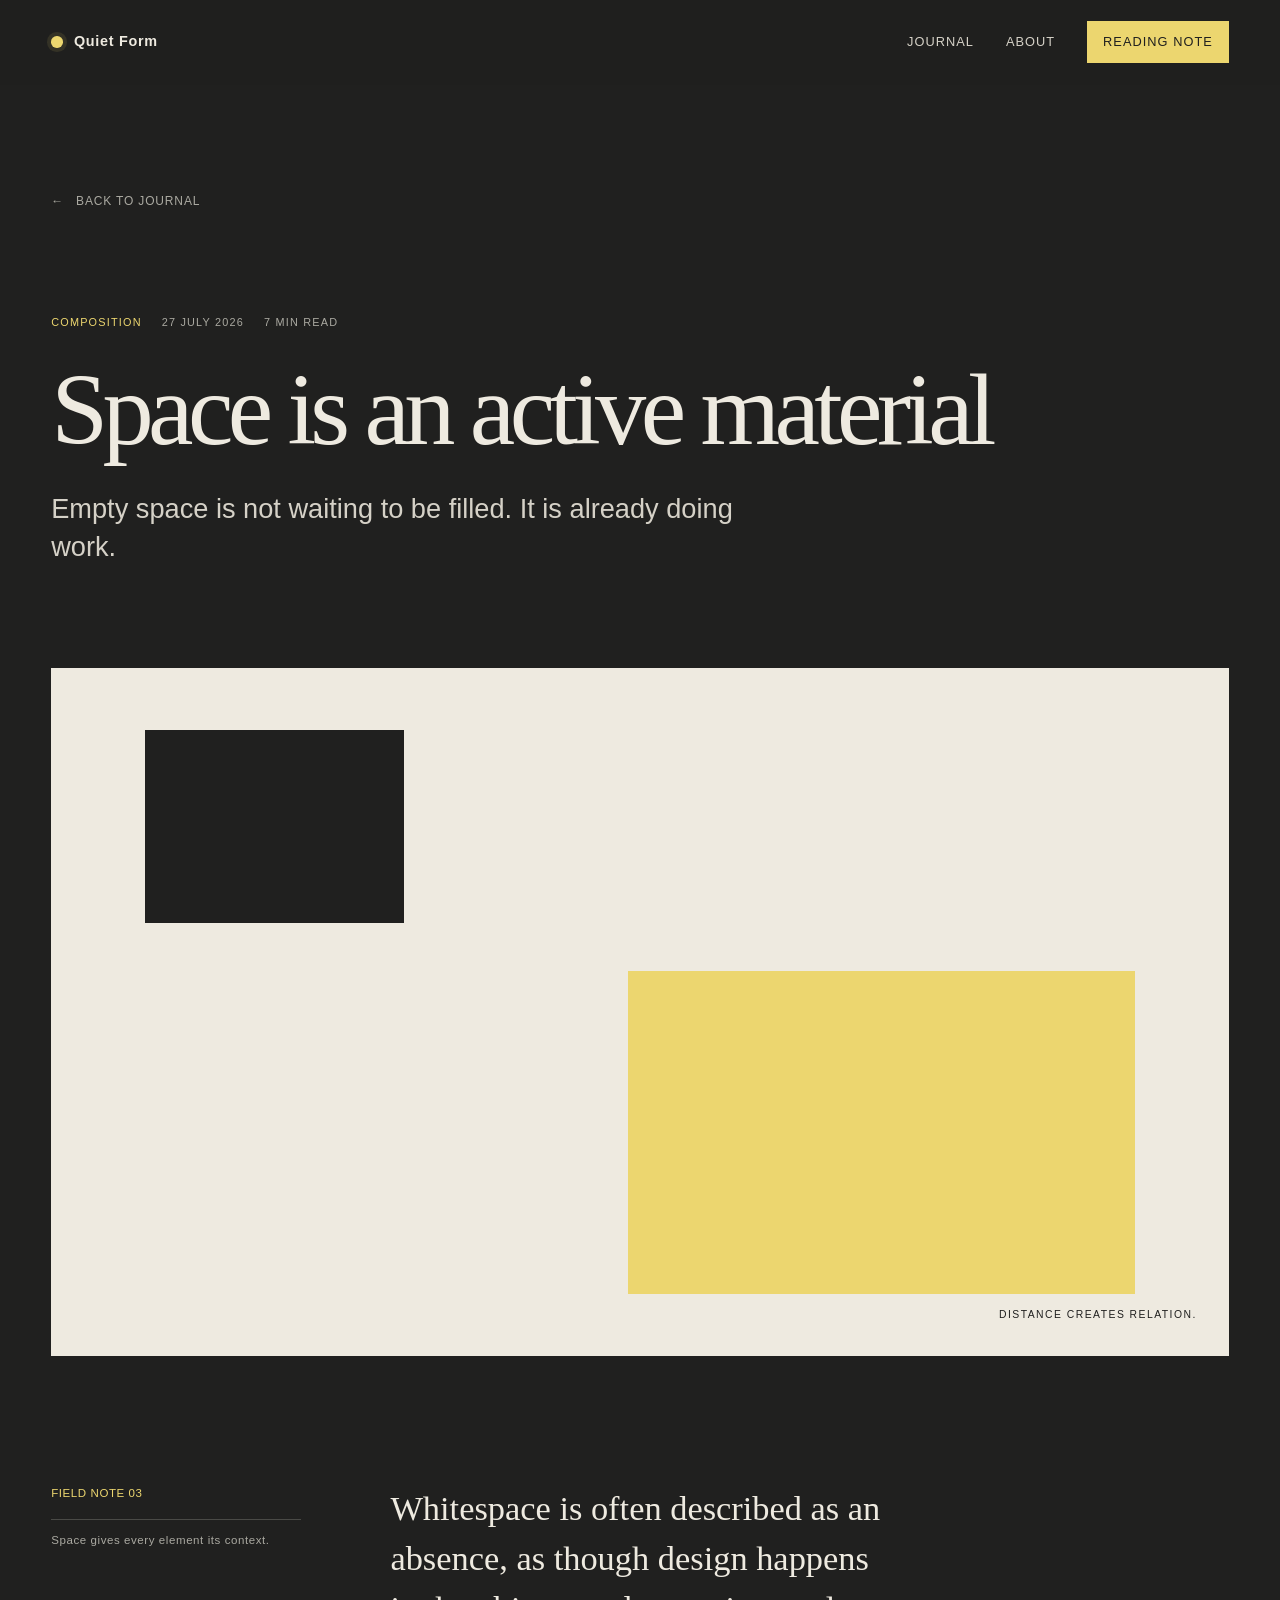
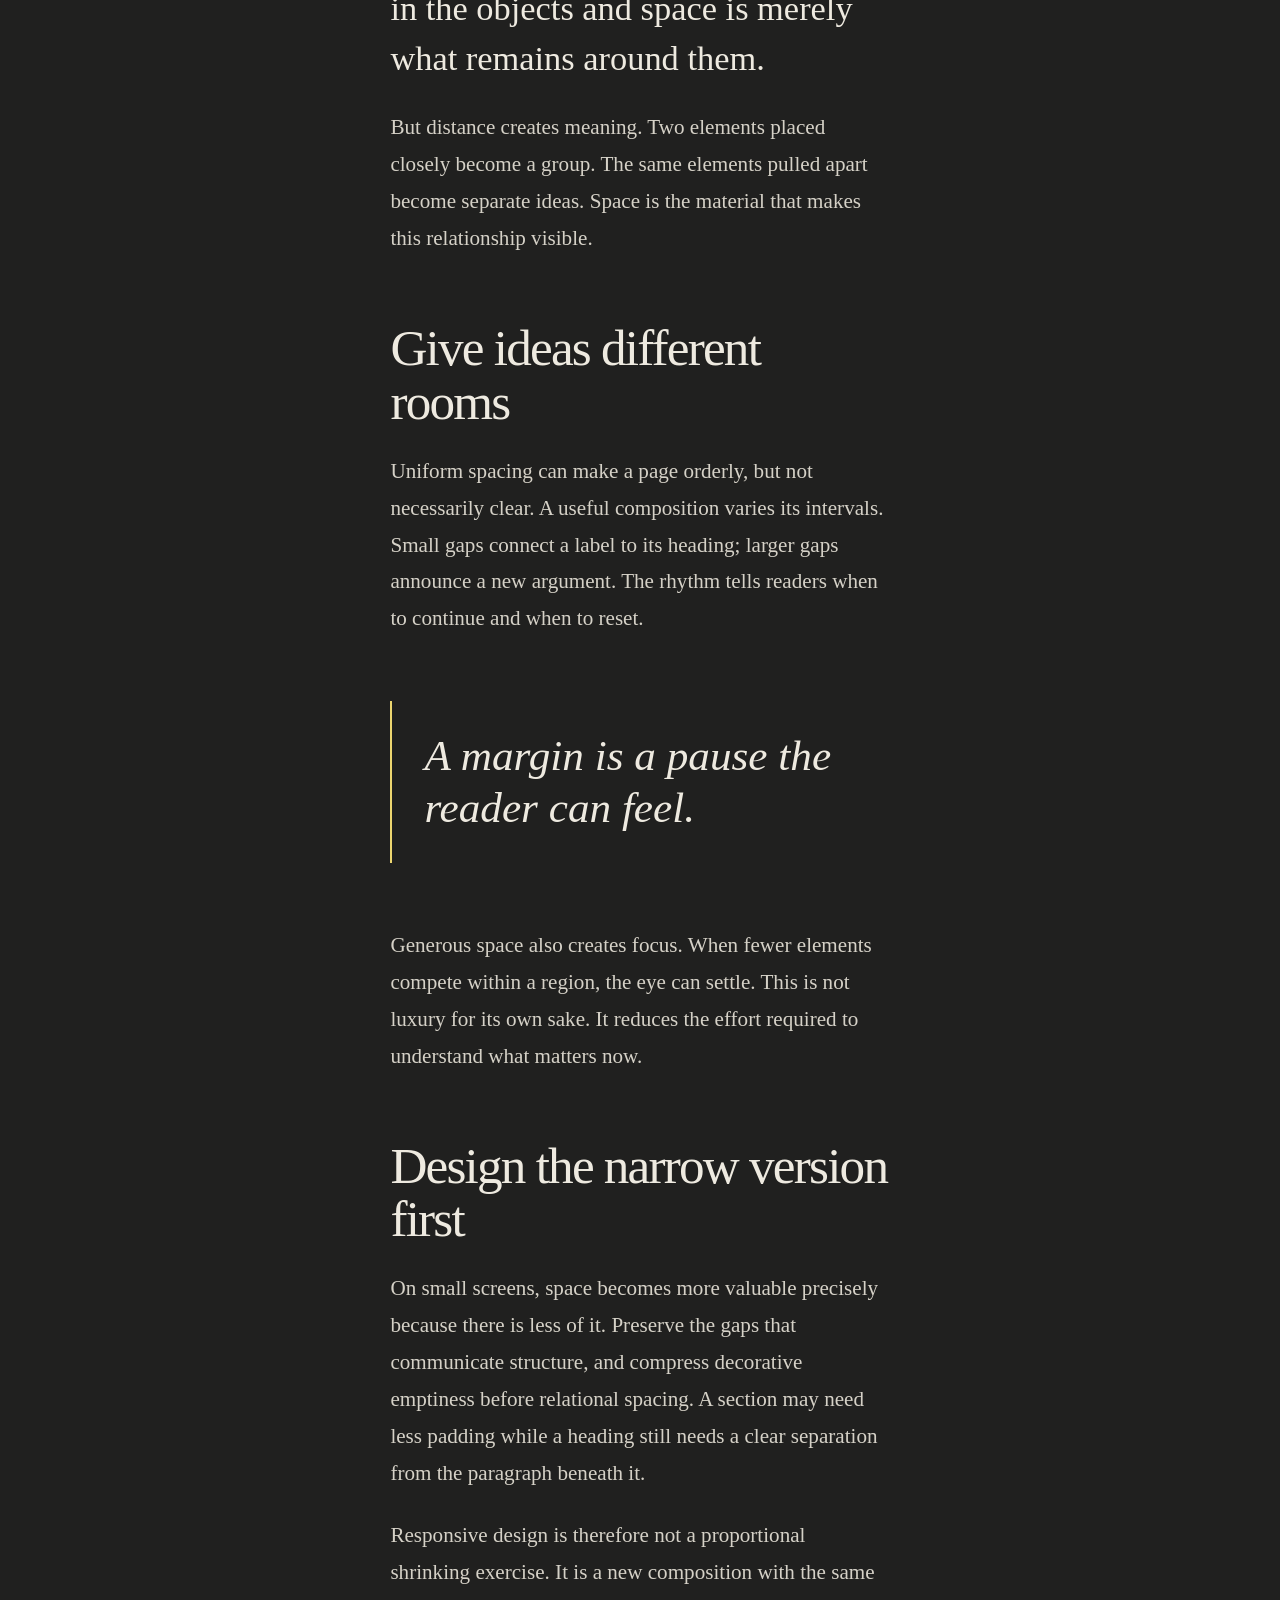
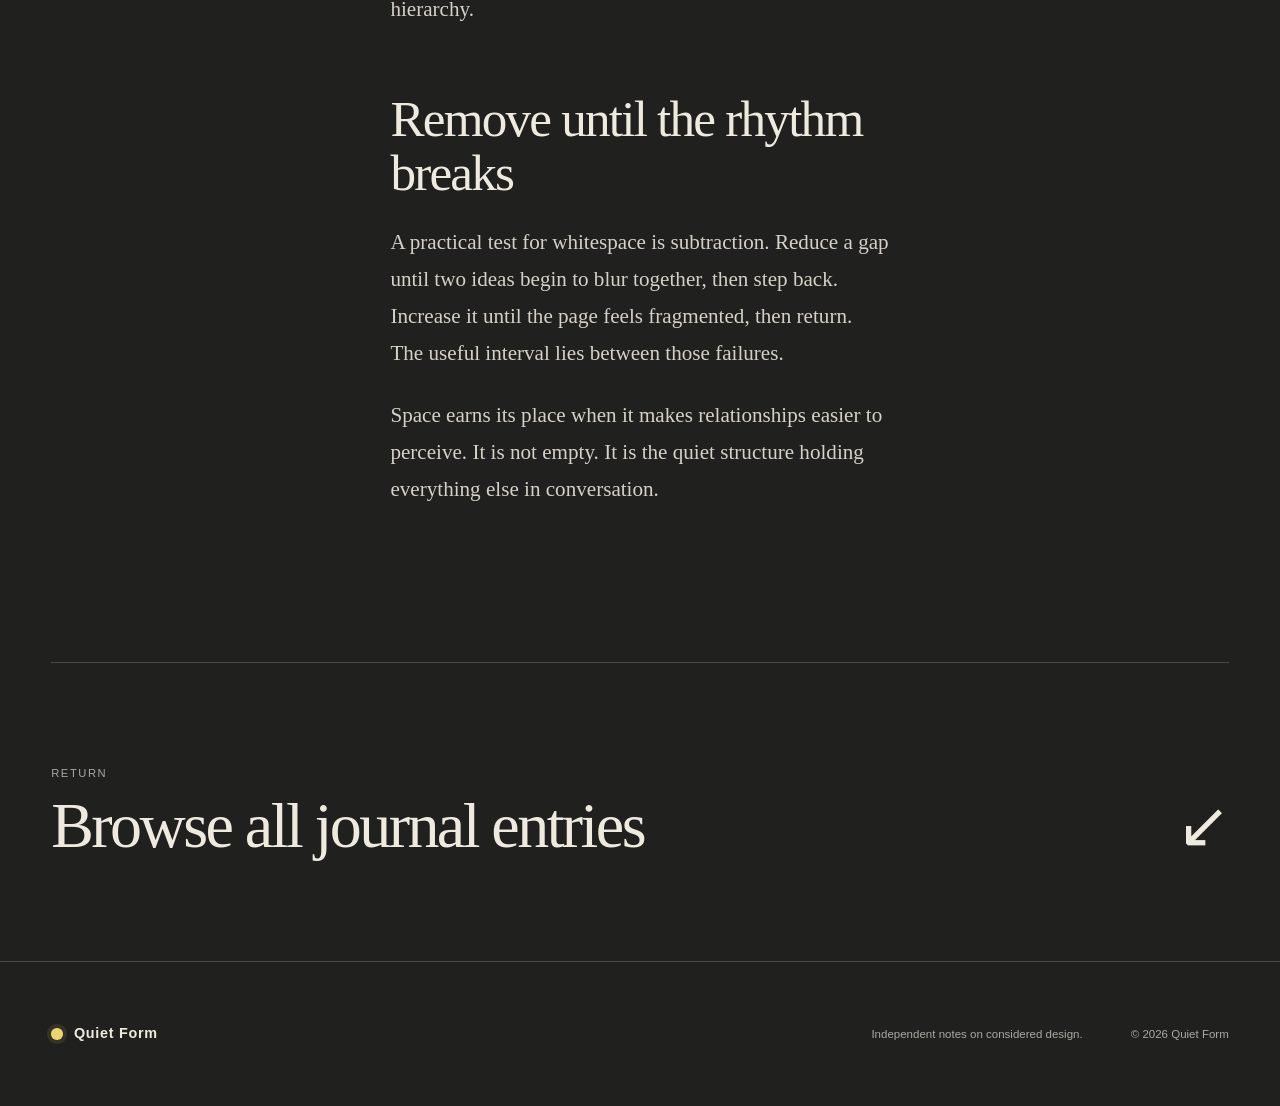
==== blog/space-is-an-active-material.html @ 3e2abd8f "Add files via upload" ====
<!doctype html>
<html lang="en">
<head>
  <meta charset="utf-8">
  <meta name="viewport" content="width=device-width, initial-scale=1">
  <meta name="description" content="A Quiet Form essay about using whitespace as an active part of composition and communication.">
  <meta name="theme-color" content="#20201f">
  <title>Space is an active material — Quiet Form</title>
  <link rel="stylesheet" href="../css/styles.css">
  <script src="../js/main.js" defer></script>
</head>
<body>
  <a class="skip-link" href="#main-content">Skip to content</a>
  <header class="site-header" data-site-header>
    <div class="shell header-inner">
      <a class="wordmark" href="../index.html" aria-label="Quiet Form, home"><span class="wordmark-mark" aria-hidden="true"></span>Quiet Form</a>
      <button class="menu-toggle" type="button" aria-expanded="false" aria-controls="site-navigation" data-menu-toggle><span class="menu-toggle-label">Menu</span><span class="menu-toggle-icon" aria-hidden="true"><span></span><span></span></span></button>
      <nav class="site-nav" id="site-navigation" aria-label="Primary navigation" data-navigation><a href="../index.html#journal">Journal</a><a href="../index.html#about">About</a><a class="nav-accent" href="../index.html#reading-note">Reading note</a></nav>
    </div>
  </header>
  <main id="main-content">
    <article>
      <header class="article-hero shell">
        <a class="back-link" href="../index.html#journal"><span aria-hidden="true">←</span> Back to journal</a>
        <p class="post-meta"><span>Composition</span><time datetime="2026-07-27">27 July 2026</time><span>7 min read</span></p>
        <h1>Space is an active material</h1>
        <p class="article-deck">Empty space is not waiting to be filled. It is already doing work.</p>
        <div class="article-visual visual-whitespace" aria-hidden="true"><span></span><span></span><small>Distance creates relation.</small></div>
      </header>
      <div class="article-layout shell">
        <aside class="article-aside"><p>Field note 03</p><p>Space gives every element its context.</p></aside>
        <div class="article-body">
          <p class="lead">Whitespace is often described as an absence, as though design happens in the objects and space is merely what remains around them.</p>
          <p>But distance creates meaning. Two elements placed closely become a group. The same elements pulled apart become separate ideas. Space is the material that makes this relationship visible.</p>
          <h2>Give ideas different rooms</h2>
          <p>Uniform spacing can make a page orderly, but not necessarily clear. A useful composition varies its intervals. Small gaps connect a label to its heading; larger gaps announce a new argument. The rhythm tells readers when to continue and when to reset.</p>
          <blockquote><p>A margin is a pause the reader can feel.</p></blockquote>
          <p>Generous space also creates focus. When fewer elements compete within a region, the eye can settle. This is not luxury for its own sake. It reduces the effort required to understand what matters now.</p>
          <h2>Design the narrow version first</h2>
          <p>On small screens, space becomes more valuable precisely because there is less of it. Preserve the gaps that communicate structure, and compress decorative emptiness before relational spacing. A section may need less padding while a heading still needs a clear separation from the paragraph beneath it.</p>
          <p>Responsive design is therefore not a proportional shrinking exercise. It is a new composition with the same hierarchy.</p>
          <h2>Remove until the rhythm breaks</h2>
          <p>A practical test for whitespace is subtraction. Reduce a gap until two ideas begin to blur together, then step back. Increase it until the page feels fragmented, then return. The useful interval lies between those failures.</p>
          <p>Space earns its place when it makes relationships easier to perceive. It is not empty. It is the quiet structure holding everything else in conversation.</p>
        </div>
      </div>
      <nav class="next-article shell" aria-label="Continue reading"><p>Return</p><a href="../index.html#journal"><span>Browse all journal entries</span><span aria-hidden="true">↙</span></a></nav>
    </article>
  </main>
  <footer class="site-footer"><div class="shell footer-inner"><a class="wordmark" href="../index.html"><span class="wordmark-mark" aria-hidden="true"></span>Quiet Form</a><p>Independent notes on considered design.</p><p>© <span data-current-year>2026</span> Quiet Form</p></div></footer>
</body>
</html>
---- css/styles.css ----
:root {
  --ink: #20201f;
  --ink-soft: #2a2a28;
  --panel: #343432;
  --line: #4a4a46;
  --muted: #aaa9a1;
  --paper: #eeeae0;
  --paper-soft: #d5d1c7;
  --accent: #ecd66f;
  --accent-dark: #c7b44e;
  --max-width: 1240px;
  --gutter: clamp(1.25rem, 4vw, 4rem);
  --space-section: clamp(5rem, 10vw, 9rem);
  --font-sans: Inter, ui-sans-serif, -apple-system, BlinkMacSystemFont, "Segoe UI", sans-serif;
  --font-serif: Iowan Old Style, Baskerville, "Times New Roman", serif;
}

*, *::before, *::after { box-sizing: border-box; }

html { scroll-behavior: smooth; }

body {
  margin: 0;
  min-width: 320px;
  color: var(--paper);
  background: var(--ink);
  font-family: var(--font-sans);
  font-size: 1rem;
  line-height: 1.6;
  -webkit-font-smoothing: antialiased;
}

body.menu-open { overflow: hidden; }

a { color: inherit; }

button, a { -webkit-tap-highlight-color: transparent; }

img { max-width: 100%; }

h1, h2, h3, p { margin-top: 0; }

::selection { color: var(--ink); background: var(--accent); }

:focus-visible {
  outline: 3px solid var(--accent);
  outline-offset: 4px;
}

.skip-link {
  position: fixed;
  z-index: 1000;
  top: 0;
  left: 1rem;
  padding: .75rem 1rem;
  color: var(--ink);
  background: var(--accent);
  font-weight: 700;
  transform: translateY(-130%);
  transition: transform .2s ease;
}

.skip-link:focus { transform: translateY(0); }

.shell {
  width: min(100% - (var(--gutter) * 2), var(--max-width));
  margin-inline: auto;
}

.site-header {
  position: sticky;
  z-index: 100;
  top: 0;
  border-bottom: 1px solid transparent;
  background: rgba(32, 32, 31, .92);
  transition: border-color .25s ease, background-color .25s ease;
}

.site-header.is-scrolled {
  border-color: var(--line);
  background: rgba(32, 32, 31, .97);
}

.header-inner {
  display: flex;
  align-items: center;
  justify-content: space-between;
  min-height: 5.25rem;
}

.wordmark {
  display: inline-flex;
  gap: .7rem;
  align-items: center;
  color: var(--paper);
  font-size: .9rem;
  font-weight: 700;
  letter-spacing: .05em;
  text-decoration: none;
}

.wordmark-mark {
  width: .72rem;
  height: .72rem;
  border-radius: 50%;
  background: var(--accent);
  box-shadow: 0 0 0 4px rgba(236, 214, 111, .1);
}

.site-nav { display: flex; align-items: center; gap: 2rem; }

.site-nav a {
  color: var(--paper-soft);
  font-size: .8rem;
  letter-spacing: .08em;
  text-decoration: none;
  text-transform: uppercase;
}

.site-nav a:hover { color: var(--paper); }

.site-nav .nav-accent {
  padding: .65rem 1rem;
  color: var(--ink);
  background: var(--accent);
}

.site-nav .nav-accent:hover { color: var(--ink); background: #f2de7f; }

.menu-toggle {
  display: none;
  border: 0;
  color: var(--paper);
  background: transparent;
  font: inherit;
}

.hero {
  position: relative;
  min-height: calc(100vh - 5.25rem);
  min-height: calc(100svh - 5.25rem);
  padding-top: clamp(4rem, 10vh, 8rem);
  padding-bottom: clamp(3rem, 8vh, 6rem);
  overflow: hidden;
}

.eyebrow, .section-label, .section-count {
  color: var(--muted);
  font-size: .7rem;
  font-weight: 700;
  letter-spacing: .16em;
  text-transform: uppercase;
}

.eyebrow { display: flex; gap: 1rem; align-items: center; }

.eyebrow span { color: var(--accent); }

.hero h1 {
  position: relative;
  z-index: 2;
  max-width: 1050px;
  margin: clamp(3rem, 7vh, 6rem) 0 3rem;
  font-family: var(--font-serif);
  font-size: clamp(3.5rem, 8.8vw, 8.4rem);
  font-weight: 400;
  letter-spacing: -.055em;
  line-height: .9;
}

.hero h1 em { color: var(--accent); font-weight: 400; }

.hero-footer {
  position: relative;
  z-index: 2;
  display: flex;
  align-items: end;
  justify-content: space-between;
  gap: 3rem;
  margin-top: clamp(3rem, 7vh, 6rem);
  padding-left: min(26vw, 20rem);
}

.hero-intro { max-width: 30rem; margin-bottom: 0; color: var(--paper-soft); font-size: clamp(1.05rem, 2vw, 1.25rem); }

.text-link {
  display: inline-flex;
  flex: none;
  gap: 2rem;
  padding-bottom: .4rem;
  border-bottom: 1px solid var(--accent);
  color: var(--paper);
  font-size: .85rem;
  text-decoration: none;
}

.text-link span { color: var(--accent); }

.hero-composition { position: absolute; inset: 4rem 0 auto 0; height: 70%; pointer-events: none; opacity: .55; }
.composition-circle { position: absolute; top: 3%; right: 6%; width: clamp(12rem, 25vw, 22rem); aspect-ratio: 1; border: 1px solid var(--line); border-radius: 50%; }
.composition-circle::after { position: absolute; inset: 19%; border: 1px solid var(--line); border-radius: inherit; content: ""; }
.composition-line { position: absolute; top: 0; right: 22%; width: 1px; height: 85%; background: var(--line); transform: rotate(27deg); }
.composition-label, .composition-index { position: absolute; color: #6b6b66; font-size: .63rem; letter-spacing: .14em; text-transform: uppercase; }
.composition-label { top: 13%; right: 15%; transform: rotate(90deg); }
.composition-index { right: 1rem; bottom: 0; }

.section { padding-block: var(--space-section); border-top: 1px solid var(--line); }

.section-heading {
  display: flex;
  justify-content: space-between;
  gap: 2rem;
  align-items: start;
  margin-bottom: clamp(2.5rem, 6vw, 5rem);
}

.section-heading h2 {
  margin: 1.1rem 0 0;
  font-family: var(--font-serif);
  font-size: clamp(2.4rem, 5vw, 4.8rem);
  font-weight: 400;
  letter-spacing: -.04em;
  line-height: 1;
}

.featured-card { display: grid; grid-template-columns: minmax(0, 1.25fr) minmax(22rem, .75fr); min-height: 35rem; }

.featured-visual { position: relative; min-height: 34rem; overflow: hidden; color: var(--ink); background: var(--accent); }
.type-sample { position: absolute; font-family: var(--font-serif); }
.type-sample-large { top: 50%; left: 50%; font-size: clamp(10rem, 23vw, 20rem); letter-spacing: -.1em; line-height: 1; transform: translate(-54%, -55%); }
.type-sample-small { right: 2rem; bottom: 2rem; font-size: 1.1rem; line-height: 1.1; text-align: right; }
.visual-caption { position: absolute; top: 2rem; left: 2rem; font-size: .65rem; letter-spacing: .16em; text-transform: uppercase; }

.featured-copy {
  display: flex;
  flex-direction: column;
  align-items: start;
  padding: clamp(2rem, 5vw, 4.5rem);
  background: var(--panel);
}

.post-meta { display: flex; flex-wrap: wrap; gap: .65rem 1.25rem; color: var(--muted); font-size: .68rem; letter-spacing: .11em; text-transform: uppercase; }
.post-meta span:first-child { color: var(--accent); }
.featured-copy h2 { margin: auto 0 1.5rem; font-family: var(--font-serif); font-size: clamp(2.3rem, 4vw, 4rem); font-weight: 400; letter-spacing: -.04em; line-height: 1.03; }
.featured-copy h2 a, .post-card h3 a { text-decoration: none; }
.featured-copy h2 a:hover, .post-card h3 a:hover { color: var(--accent); }
.featured-copy > p:not(.post-meta) { max-width: 30rem; margin-bottom: 2.5rem; color: var(--paper-soft); }

.button {
  display: inline-flex;
  gap: 1.5rem;
  align-items: center;
  padding: .9rem 1.15rem;
  border: 1px solid var(--line);
  color: var(--paper);
  font-size: .75rem;
  letter-spacing: .06em;
  text-decoration: none;
  text-transform: uppercase;
  transition: color .2s ease, background .2s ease, border-color .2s ease;
}

.button:hover { border-color: var(--accent); color: var(--ink); background: var(--accent); }

.post-grid { display: grid; grid-template-columns: repeat(3, 1fr); gap: 1px; background: var(--line); }
.post-card { min-width: 0; background: var(--ink); }
.post-card-visual { position: relative; display: block; height: clamp(17rem, 28vw, 24rem); overflow: hidden; background: var(--ink-soft); }
.post-card-visual::after { position: absolute; inset: 0; border: 1px solid transparent; content: ""; transition: border-color .2s ease; }
.post-card-visual:hover::after { border-color: var(--accent); }
.visual-type { display: grid; place-items: center; color: var(--accent); font-family: var(--font-serif); font-size: clamp(7rem, 15vw, 13rem); letter-spacing: -.1em; text-decoration: none; }
.visual-type::before { position: absolute; width: 55%; height: 1px; background: var(--line); content: ""; transform: rotate(-45deg); }
.visual-type span { z-index: 1; }
.visual-color { background: var(--paper-soft); }
.swatch { position: absolute; display: block; aspect-ratio: 1; border-radius: 50%; mix-blend-mode: multiply; }
.swatch-one { top: 12%; left: 9%; width: 61%; background: var(--accent); }
.swatch-two { right: 4%; bottom: 3%; width: 57%; background: #95958e; }
.swatch-three { top: 17%; right: 12%; width: 25%; background: #50504d; }
.visual-space { background: var(--paper); }
.space-block { position: absolute; display: block; background: var(--ink); }
.space-block-one { top: 12%; left: 10%; width: 27%; height: 28%; }
.space-block-two { right: 9%; bottom: 10%; width: 44%; height: 45%; background: var(--accent); }
.post-card-body { padding: 2rem 1.5rem 1rem 0; }
.post-card h3 { max-width: 20rem; margin: 1.5rem 0 1rem; font-family: var(--font-serif); font-size: clamp(1.65rem, 2.5vw, 2.25rem); font-weight: 400; letter-spacing: -.025em; line-height: 1.1; }
.post-card-body > p:last-child { max-width: 24rem; color: var(--muted); font-size: .9rem; }

.reading-note {
  display: grid;
  grid-template-columns: 1.2fr .8fr;
  gap: clamp(3rem, 10vw, 9rem);
  color: var(--ink);
  background: var(--accent);
  border-top: 0;
  box-shadow: 0 0 0 100vmax var(--accent);
  clip-path: inset(0 -100vmax);
}

.reading-note .section-label { color: #71651f; }
.reading-note h2 { margin: 1.5rem 0 0; font-family: var(--font-serif); font-size: clamp(2.7rem, 6vw, 5.5rem); font-weight: 400; letter-spacing: -.05em; line-height: .98; }
.reading-note-copy { align-self: end; }
.reading-note-copy > p { max-width: 28rem; font-size: 1.1rem; }
.button-light { margin-top: 1rem; border-color: var(--ink); color: var(--ink); }
.button-light:hover { color: var(--accent); background: var(--ink); }
.reading-note small { display: block; margin-top: 1rem; color: #71651f; font-size: .7rem; }

.about-grid { display: grid; grid-template-columns: 1.2fr .8fr; gap: clamp(3rem, 10vw, 9rem); }
.about-grid h2 { max-width: 47rem; font-family: var(--font-serif); font-size: clamp(2.6rem, 5vw, 4.7rem); font-weight: 400; letter-spacing: -.04em; line-height: 1.03; }
.about-copy { align-self: end; color: var(--paper-soft); }
.about-copy p:last-child { margin-bottom: 0; }

.site-footer { border-top: 1px solid var(--line); }
.footer-inner { display: grid; grid-template-columns: 1fr auto auto; gap: 3rem; align-items: center; min-height: 9rem; color: var(--muted); font-size: .72rem; }
.footer-inner p { margin: 0; }

/* Article pages */
.article-hero { padding-top: clamp(3rem, 8vw, 7rem); }
.back-link { display: inline-flex; gap: .75rem; margin-bottom: clamp(4rem, 8vw, 7rem); color: var(--muted); font-size: .75rem; letter-spacing: .07em; text-decoration: none; text-transform: uppercase; }
.back-link:hover { color: var(--accent); }
.article-hero h1 { max-width: 970px; margin: 2rem 0; font-family: var(--font-serif); font-size: clamp(3.5rem, 8vw, 7.5rem); font-weight: 400; letter-spacing: -.055em; line-height: .92; }
.article-deck { max-width: 44rem; margin: 0 0 clamp(4rem, 8vw, 7rem); color: var(--paper-soft); font-size: clamp(1.25rem, 2.5vw, 1.7rem); line-height: 1.4; }
.article-visual { position: relative; width: 100%; height: clamp(24rem, 60vw, 43rem); overflow: hidden; }
.article-visual small { position: absolute; right: 2rem; bottom: 2rem; font-size: .65rem; letter-spacing: .14em; text-transform: uppercase; }
.visual-typography { display: grid; place-items: center; color: var(--ink); background: var(--accent); }
.visual-typography > span { font-family: var(--font-serif); font-size: clamp(13rem, 39vw, 32rem); letter-spacing: -.12em; line-height: .8; transform: translateX(-3%); }
.visual-palette { background: var(--paper-soft); }
.visual-palette > span { position: absolute; aspect-ratio: 1; border-radius: 50%; mix-blend-mode: multiply; }
.visual-palette > span:nth-child(1) { top: 8%; left: 9%; width: 46%; background: var(--accent); }
.visual-palette > span:nth-child(2) { right: 7%; bottom: 5%; width: 48%; background: #92928b; }
.visual-palette > span:nth-child(3) { top: 13%; right: 14%; width: 25%; background: #494946; }
.visual-palette small { color: var(--ink); }
.visual-whitespace { background: var(--paper); }
.visual-whitespace span { position: absolute; display: block; }
.visual-whitespace span:first-child { top: 9%; left: 8%; width: 22%; height: 28%; background: var(--ink); }
.visual-whitespace span:nth-child(2) { right: 8%; bottom: 9%; width: 43%; height: 47%; background: var(--accent); }
.visual-whitespace small { color: var(--ink); }

.article-layout { display: grid; grid-template-columns: 1fr minmax(0, 2fr) 1fr; gap: clamp(2rem, 7vw, 7rem); padding-block: clamp(5rem, 10vw, 9rem); }
.article-aside { grid-column: 1; color: var(--muted); font-size: .72rem; letter-spacing: .05em; }
.article-aside p:first-child { padding-bottom: 1rem; border-bottom: 1px solid var(--line); color: var(--accent); text-transform: uppercase; }
.article-body { grid-column: 2; max-width: 44rem; }
.article-body p { margin-bottom: 1.6rem; color: var(--paper-soft); font-family: var(--font-serif); font-size: clamp(1.15rem, 1.8vw, 1.32rem); line-height: 1.75; }
.article-body .lead { color: var(--paper); font-size: clamp(1.55rem, 3vw, 2.15rem); line-height: 1.45; }
.article-body h2 { margin: 4rem 0 1.5rem; font-family: var(--font-serif); font-size: clamp(2rem, 4vw, 3.25rem); font-weight: 400; letter-spacing: -.035em; line-height: 1.05; }
.article-body blockquote { margin: 4rem 0; padding: 1.8rem 0 1.8rem 2rem; border-left: 2px solid var(--accent); }
.article-body blockquote p { margin: 0; color: var(--paper); font-size: clamp(1.8rem, 3.5vw, 2.7rem); font-style: italic; line-height: 1.2; }
.next-article { padding-block: clamp(4rem, 8vw, 7rem); border-top: 1px solid var(--line); }
.next-article > p { color: var(--muted); font-size: .7rem; letter-spacing: .14em; text-transform: uppercase; }
.next-article a { display: flex; justify-content: space-between; gap: 2rem; align-items: end; font-family: var(--font-serif); font-size: clamp(2.2rem, 5vw, 4.8rem); letter-spacing: -.04em; line-height: 1; text-decoration: none; }
.next-article a:hover { color: var(--accent); }

@media (max-width: 850px) {
  .menu-toggle { display: flex; gap: .75rem; align-items: center; padding: .5rem 0; color: var(--paper-soft); font-size: .7rem; letter-spacing: .1em; text-transform: uppercase; }
  .menu-toggle-icon { position: relative; display: block; width: 1.25rem; height: .75rem; }
  .menu-toggle-icon span { position: absolute; left: 0; width: 100%; height: 1px; background: currentColor; transition: transform .2s ease, top .2s ease; }
  .menu-toggle-icon span:first-child { top: .15rem; }
  .menu-toggle-icon span:last-child { top: .6rem; }
  .menu-toggle[aria-expanded="true"] .menu-toggle-icon span:first-child { top: .38rem; transform: rotate(45deg); }
  .menu-toggle[aria-expanded="true"] .menu-toggle-icon span:last-child { top: .38rem; transform: rotate(-45deg); }
  .site-nav { position: fixed; inset: 5.25rem 0 0; display: none; flex-direction: column; align-items: start; gap: 0; padding: 2rem var(--gutter); background: var(--ink); }
  .site-nav.is-open { display: flex; }
  .site-nav a { width: 100%; padding: 1.5rem 0; border-bottom: 1px solid var(--line); font-family: var(--font-serif); font-size: 2.2rem; letter-spacing: -.02em; text-transform: none; }
  .site-nav .nav-accent { margin-top: 1.5rem; padding: 1rem; border: 0; font-family: var(--font-sans); font-size: .75rem; letter-spacing: .08em; text-align: center; text-transform: uppercase; }
  .hero-footer { padding-left: 0; }
  .featured-card { grid-template-columns: 1fr; }
  .featured-copy { min-height: 30rem; }
  .post-grid { grid-template-columns: 1fr; background: transparent; }
  .post-card { padding-bottom: 3rem; border-bottom: 1px solid var(--line); }
  .post-card + .post-card { padding-top: 3rem; }
  .post-card-visual { height: min(80vw, 32rem); }
  .post-card-body { padding-right: 0; }
  .reading-note, .about-grid { grid-template-columns: 1fr; }
  .footer-inner { grid-template-columns: 1fr 1fr; padding-block: 2.5rem; }
  .footer-inner > p:first-of-type { display: none; }
  .footer-inner > p:last-child { text-align: right; }
  .article-layout { grid-template-columns: 1fr; }
  .article-aside, .article-body { grid-column: 1; }
  .article-aside { display: grid; grid-template-columns: 1fr 1fr; gap: 2rem; padding-bottom: 2rem; border-bottom: 1px solid var(--line); }
  .article-aside p:first-child { border: 0; }
}

@media (max-width: 560px) {
  .hero h1 br { display: none; }
  .hero-footer { flex-direction: column; align-items: start; }
  .composition-circle { top: 18%; right: -25%; }
  .section-heading { align-items: end; }
  .featured-visual { min-height: 25rem; }
  .featured-copy { min-height: 26rem; }
  .article-visual { height: 23rem; }
  .article-visual small { right: 1rem; bottom: 1rem; }
  .article-body blockquote { padding-left: 1.25rem; }
  .next-article a { align-items: start; }
}

@media (prefers-reduced-motion: reduce) {
  html { scroll-behavior: auto; }
  *, *::before, *::after { scroll-behavior: auto !important; transition-duration: .01ms !important; animation-duration: .01ms !important; animation-iteration-count: 1 !important; }
}

@media print {
  body { color: #111; background: #fff; }
  .site-header, .site-footer, .next-article, .article-visual { display: none; }
  .article-body p, .article-body .lead { color: #111; }
  .article-layout { display: block; padding-top: 2rem; }
}
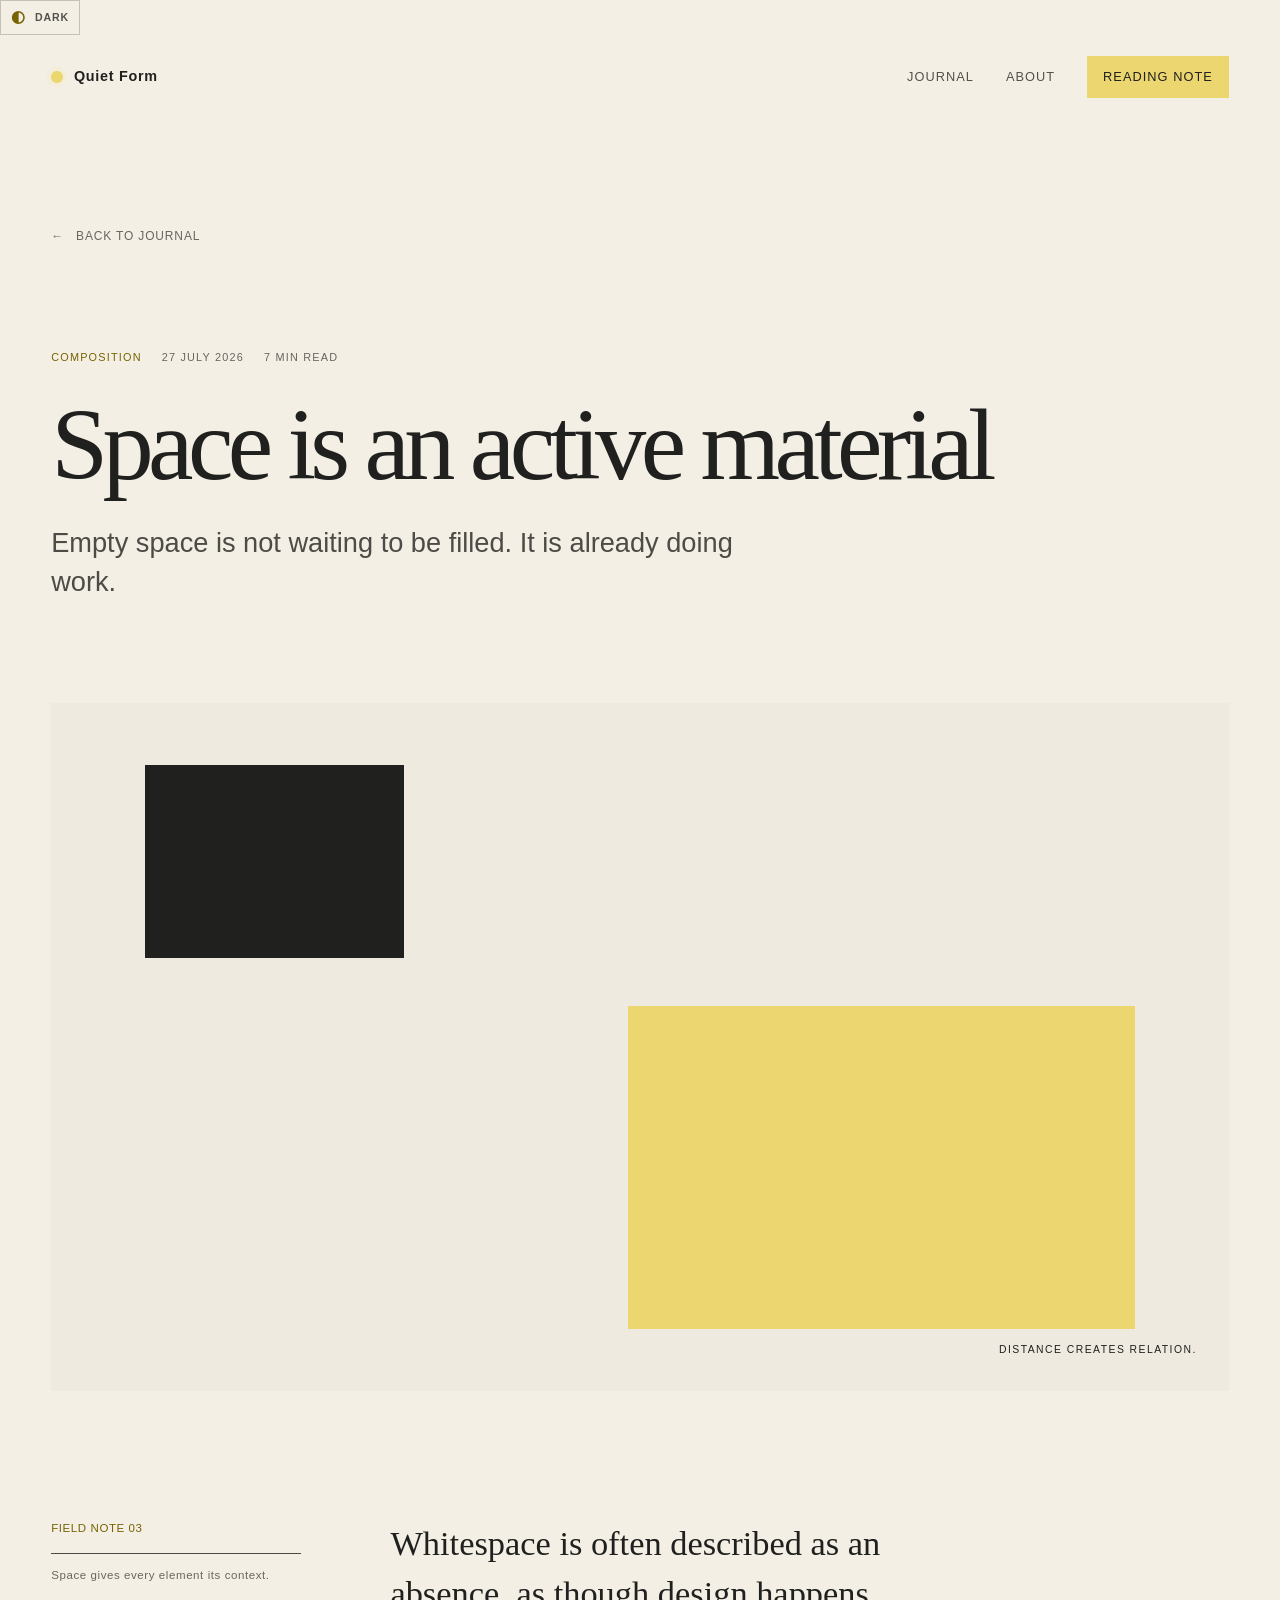
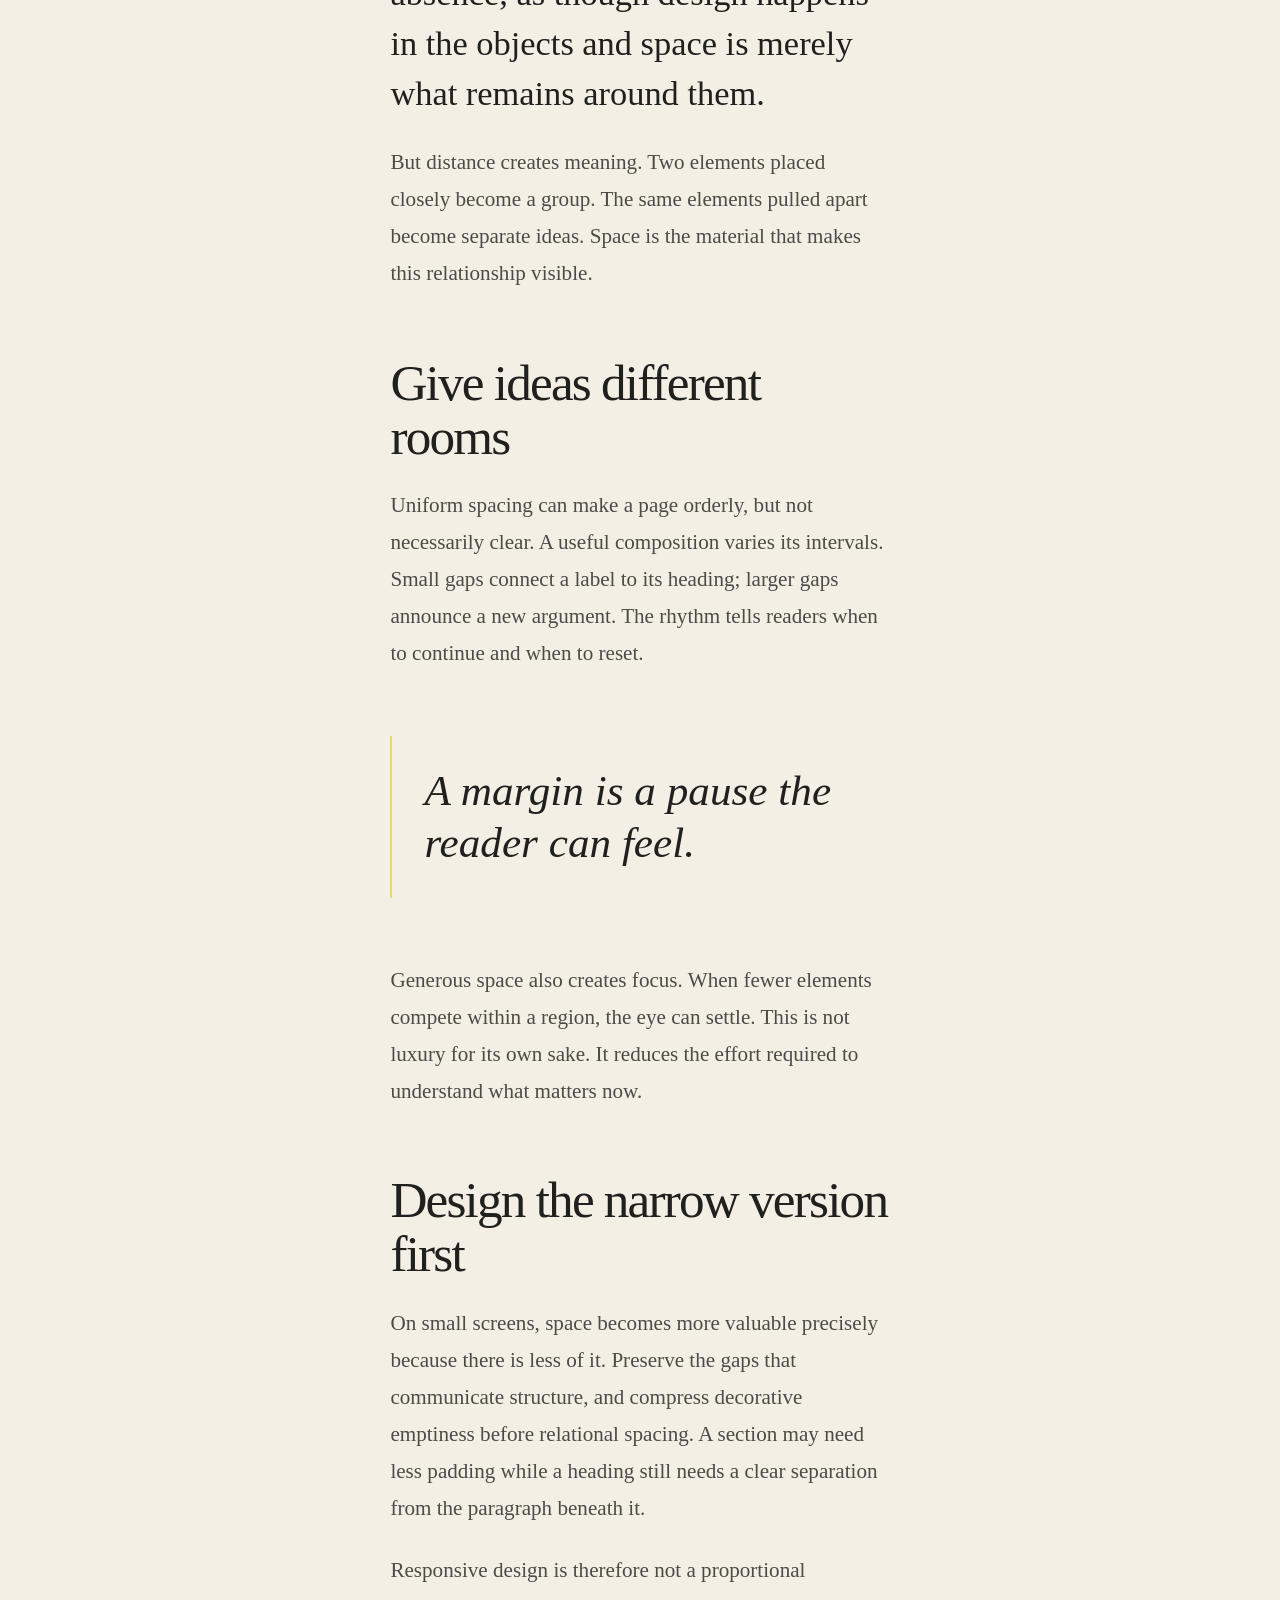
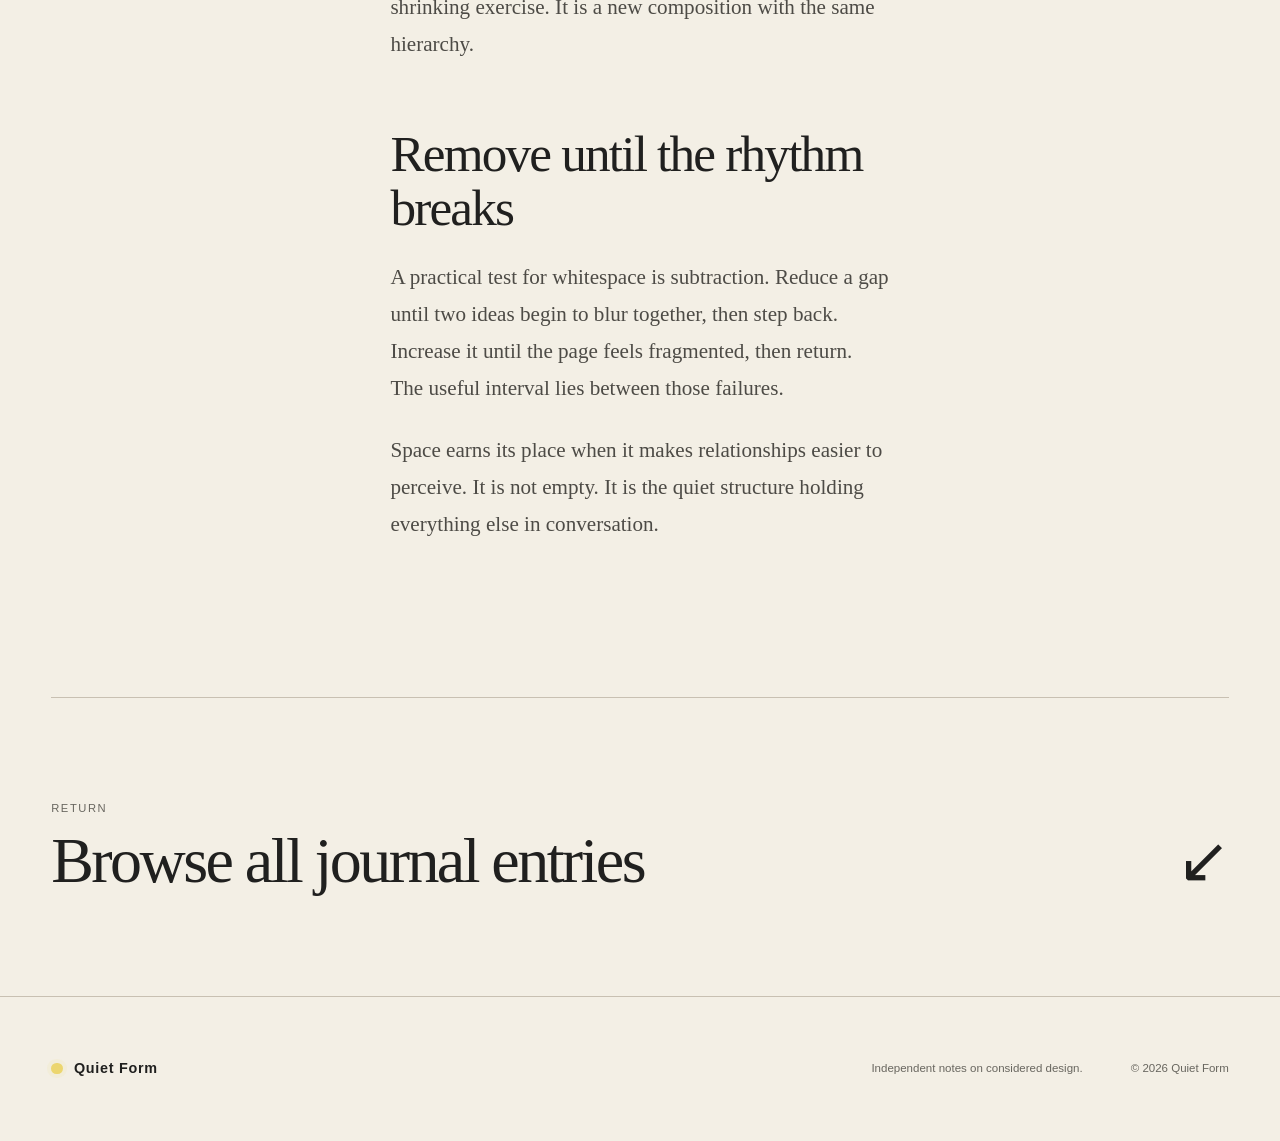
==== commit 94f471f6: "Update space-is-an-active-material.html header light and dark" ====
--- a/blog/space-is-an-active-material.html
+++ b/blog/space-is-an-active-material.html
@@ -1,6 +1,16 @@
 <!doctype html>
 <html lang="en">
 <head>
+  <!-- Google Tag Manager -->
+<script>(function(w,d,s,l,i){w[l]=w[l]||[];w[l].push({'gtm.start':
+new Date().getTime(),event:'gtm.js'});var f=d.getElementsByTagName(s)[0],
+j=d.createElement(s),dl=l!='dataLayer'?'&l='+l:'';j.async=true;j.src=
+'https://www.googletagmanager.com/gtm.js?id='+i+dl;f.parentNode.insertBefore(j,f);
+})(window,document,'script','dataLayer','GTM-WV43J8H9');</script>
+<!-- End Google Tag Manager -->
+  <script src="../js/theme.js"></script>
+<link rel="stylesheet" href="../css/styles.css">
+  <link rel="icon" href="../assets/favicon.svg" type="image/svg+xml">
   <meta charset="utf-8">
   <meta name="viewport" content="width=device-width, initial-scale=1">
   <meta name="description" content="A Quiet Form essay about using whitespace as an active part of composition and communication.">
@@ -10,8 +20,25 @@
   <script src="../js/main.js" defer></script>
 </head>
 <body>
+  <!-- Google Tag Manager (noscript) -->
+<noscript><iframe src="https://www.googletagmanager.com/ns.html?id=GTM-WV43J8H9"
+height="0" width="0" style="display:none;visibility:hidden"></iframe></noscript>
+<!-- End Google Tag Manager (noscript) -->
   <a class="skip-link" href="#main-content">Skip to content</a>
   <header class="site-header" data-site-header>
+    <button
+  class="theme-toggle"
+  type="button"
+  data-theme-toggle
+  aria-label="Switch color theme">
+  <span
+    class="theme-toggle-icon"
+    data-theme-icon
+    aria-hidden="true">☼</span>
+  <span
+    class="theme-toggle-label"
+    data-theme-label>Light</span>
+</button>
     <div class="shell header-inner">
       <a class="wordmark" href="../index.html" aria-label="Quiet Form, home"><span class="wordmark-mark" aria-hidden="true"></span>Quiet Form</a>
       <button class="menu-toggle" type="button" aria-expanded="false" aria-controls="site-navigation" data-menu-toggle><span class="menu-toggle-label">Menu</span><span class="menu-toggle-icon" aria-hidden="true"><span></span><span></span></span></button>
--- a/css/styles.css
+++ b/css/styles.css
@@ -19,9 +19,14 @@
 
 html { scroll-behavior: smooth; }
 
+html { color-scheme: dark; }
+html[data-theme="light"] { color-scheme: light; }
+
 body {
   margin: 0;
   min-width: 320px;
+  overflow-x: hidden;
+  overflow-x: clip;
   color: var(--paper);
   background: var(--ink);
   font-family: var(--font-sans);
@@ -35,6 +40,7 @@
 a { color: inherit; }
 
 button, a { -webkit-tap-highlight-color: transparent; }
+button { font: inherit; }
 
 img { max-width: 100%; }
 
@@ -88,8 +94,29 @@
   min-height: 5.25rem;
 }
 
+.header-actions { display: flex; gap: 1.5rem; align-items: center; }
+
+.theme-toggle {
+  display: inline-flex;
+  gap: .55rem;
+  align-items: center;
+  padding: .5rem .65rem;
+  border: 1px solid var(--line);
+  color: var(--paper-soft);
+  background: transparent;
+  cursor: pointer;
+  font-size: .66rem;
+  font-weight: 700;
+  letter-spacing: .08em;
+  text-transform: uppercase;
+}
+
+.theme-toggle:hover { border-color: var(--accent); color: var(--paper); }
+.theme-toggle-icon { color: var(--accent); font-size: 1rem; line-height: 1; }
+
 .wordmark {
   display: inline-flex;
+  flex: none;
   gap: .7rem;
   align-items: center;
   color: var(--paper);
@@ -257,8 +284,11 @@
   letter-spacing: .06em;
   text-decoration: none;
   text-transform: uppercase;
+  cursor: pointer;
   transition: color .2s ease, background .2s ease, border-color .2s ease;
 }
+
+.button:disabled { cursor: wait; opacity: .65; }
 
 .button:hover { border-color: var(--accent); color: var(--ink); background: var(--accent); }
 
@@ -346,6 +376,179 @@
 .next-article > p { color: var(--muted); font-size: .7rem; letter-spacing: .14em; text-transform: uppercase; }
 .next-article a { display: flex; justify-content: space-between; gap: 2rem; align-items: end; font-family: var(--font-serif); font-size: clamp(2.2rem, 5vw, 4.8rem); letter-spacing: -.04em; line-height: 1; text-decoration: none; }
 .next-article a:hover { color: var(--accent); }
+
+/* Analytics funnel */
+.funnel-hero {
+  display: grid;
+  grid-template-columns: minmax(0, 1.08fr) minmax(22rem, .92fr);
+  gap: clamp(3rem, 8vw, 8rem);
+  align-items: center;
+  min-height: calc(100svh - 5.25rem);
+  padding-block: clamp(4rem, 9vw, 8rem);
+}
+
+.funnel-hero-copy h1, .thank-you-hero h1 {
+  max-width: 53rem;
+  margin: clamp(2.5rem, 6vw, 5rem) 0 2rem;
+  font-family: var(--font-serif);
+  font-size: clamp(3.7rem, 7.5vw, 7.2rem);
+  font-weight: 400;
+  letter-spacing: -.055em;
+  line-height: .92;
+}
+
+.funnel-hero-copy h1 em { color: var(--accent); font-weight: 400; }
+.funnel-hero-copy .hero-intro { max-width: 39rem; }
+.hero-actions { display: flex; flex-wrap: wrap; gap: 1.5rem 2rem; align-items: center; margin-top: 2.5rem; }
+.button-primary { border-color: var(--accent); color: var(--ink); background: var(--accent); }
+.button-primary:hover { border-color: var(--paper); background: var(--paper); }
+.hero-proof { margin: 1.25rem 0 0; color: var(--muted); font-size: .75rem; }
+
+.checklist-preview { position: relative; min-height: clamp(32rem, 47vw, 44rem); }
+.preview-sheet {
+  position: absolute;
+  width: min(86%, 28rem);
+  aspect-ratio: .72;
+  border: 1px solid rgba(32, 32, 31, .16);
+}
+.preview-sheet-back { top: 4%; right: 0; background: #6d6d67; transform: rotate(6deg); }
+.preview-sheet-front { top: 0; right: 7%; display: flex; flex-direction: column; padding: clamp(1.5rem, 4vw, 2.5rem); color: var(--ink); background: var(--paper); transform: rotate(-2deg); box-shadow: 0 2.2rem 5rem rgba(0, 0, 0, .24); }
+.preview-brand { display: flex; gap: .6rem; align-items: center; font-size: .72rem; font-weight: 700; letter-spacing: .05em; }
+.preview-sheet > p { margin: auto 0 1.2rem; color: #676760; font-size: .62rem; letter-spacing: .14em; text-transform: uppercase; }
+.preview-sheet h2 { max-width: 18rem; margin: 0 0 2.5rem; font-family: var(--font-serif); font-size: clamp(2.2rem, 4.5vw, 4rem); font-weight: 400; letter-spacing: -.045em; line-height: .95; }
+.preview-sheet ul { margin: 0; padding: 0; list-style: none; }
+.preview-sheet li { display: grid; grid-template-columns: 2rem 1fr; gap: .75rem; padding: .8rem 0; border-top: 1px solid #c9c5bb; font-size: .72rem; line-height: 1.35; }
+.preview-sheet li span { color: #77766f; font-size: .58rem; }
+.preview-sheet small { margin-top: auto; color: #77766f; font-size: .55rem; letter-spacing: .12em; text-transform: uppercase; }
+
+.benefits-strip { color: var(--ink); background: var(--accent); }
+.benefit-grid { display: grid; grid-template-columns: repeat(3, 1fr); }
+.benefit-grid > div { display: grid; grid-template-columns: 2rem 1fr; gap: 1rem; padding: 2.25rem 2rem; border-left: 1px solid rgba(32, 32, 31, .25); }
+.benefit-grid > div:last-child { border-right: 1px solid rgba(32, 32, 31, .25); }
+.benefit-grid span { color: #71651f; font-size: .62rem; }
+.benefit-grid p { margin: 0; font-family: var(--font-serif); font-size: 1.25rem; line-height: 1.25; }
+
+.feature-grid { display: grid; grid-template-columns: repeat(4, 1fr); gap: 1px; background: var(--line); }
+.feature-grid article { min-height: 24rem; padding: 2rem; background: var(--ink); }
+.feature-grid article > span { display: grid; width: 3rem; aspect-ratio: 1; place-items: center; border: 1px solid var(--line); border-radius: 50%; color: var(--accent); font-family: var(--font-serif); font-size: 1.4rem; }
+.feature-grid h3 { margin: 7rem 0 1rem; font-family: var(--font-serif); font-size: 2rem; font-weight: 400; }
+.feature-grid p { margin: 0; color: var(--muted); font-size: .88rem; }
+
+.process-list { margin: 0; padding: 0; border-top: 1px solid var(--line); list-style: none; }
+.process-list li { display: grid; grid-template-columns: minmax(4rem, .45fr) 1fr; gap: 2rem; padding: 2.5rem 0; border-bottom: 1px solid var(--line); }
+.process-list li > span { color: var(--accent); font-size: .68rem; letter-spacing: .12em; }
+.process-list li > div { display: grid; grid-template-columns: minmax(16rem, .8fr) 1fr; gap: 3rem; }
+.process-list h3 { margin: 0; font-family: var(--font-serif); font-size: clamp(1.8rem, 3vw, 2.8rem); font-weight: 400; letter-spacing: -.03em; line-height: 1; }
+.process-list p { max-width: 29rem; margin: 0; color: var(--muted); }
+
+.download-section { display: grid; grid-template-columns: 1fr 1fr; gap: clamp(3rem, 10vw, 9rem); color: var(--ink); background: var(--accent); border-top: 0; box-shadow: 0 0 0 100vmax var(--accent); clip-path: inset(0 -100vmax); }
+.download-section .section-label { color: #71651f; }
+.download-copy h2 { max-width: 40rem; margin: 1.5rem 0 2rem; font-family: var(--font-serif); font-size: clamp(2.8rem, 5.4vw, 5rem); font-weight: 400; letter-spacing: -.05em; line-height: .98; }
+.download-copy > p:last-child { max-width: 34rem; }
+.download-form { align-self: center; }
+.download-form label { display: block; margin-bottom: .8rem; font-size: .72rem; font-weight: 700; letter-spacing: .1em; text-transform: uppercase; }
+.form-row { display: flex; align-items: stretch; }
+.form-row input { min-width: 0; flex: 1; border: 1px solid var(--ink); border-radius: 0; padding: 1rem; color: var(--ink); background: rgba(255, 255, 255, .35); font: inherit; }
+.form-row input::placeholder { color: #716f60; }
+.form-row input:focus { outline: 3px solid var(--ink); outline-offset: 3px; }
+.button-dark { justify-content: center; border-color: var(--ink); color: var(--accent); background: var(--ink); }
+.button-dark:hover { border-color: var(--panel); color: var(--accent); background: var(--panel); }
+.form-privacy, .form-status { margin: .75rem 0 0; color: #71651f; font-size: .7rem; }
+.form-status { min-height: 1.1rem; color: var(--ink); font-weight: 700; }
+
+.pro-card { display: grid; grid-template-columns: 1fr auto; gap: 4rem; align-items: end; padding: clamp(2rem, 5vw, 4rem); border: 1px solid var(--line); background: var(--panel); }
+.pro-card h2 { margin: 1rem 0; font-family: var(--font-serif); font-size: clamp(2.5rem, 5vw, 4.5rem); font-weight: 400; letter-spacing: -.045em; line-height: 1; }
+.pro-card p:last-child { max-width: 42rem; margin-bottom: 0; color: var(--paper-soft); }
+
+.faq-list { max-width: 58rem; margin-left: auto; }
+.faq-list details { border-top: 1px solid var(--line); }
+.faq-list details:last-child { border-bottom: 1px solid var(--line); }
+.faq-list summary { padding: 1.6rem 2.5rem 1.6rem 0; cursor: pointer; font-family: var(--font-serif); font-size: clamp(1.4rem, 2.5vw, 2rem); }
+.faq-list details p { max-width: 45rem; padding: 0 2rem 1.8rem 0; color: var(--muted); }
+
+.pro-dialog { width: min(calc(100% - 2rem), 38rem); padding: clamp(2rem, 6vw, 4rem); border: 1px solid var(--line); color: var(--paper); background: var(--panel); }
+.pro-dialog::backdrop { background: rgba(15, 15, 14, .82); backdrop-filter: blur(4px); }
+.pro-dialog h2 { margin: 1.25rem 0; font-family: var(--font-serif); font-size: clamp(2.4rem, 6vw, 4rem); font-weight: 400; letter-spacing: -.045em; line-height: 1; }
+.pro-dialog > p:not(.section-label) { margin-bottom: 2rem; color: var(--paper-soft); }
+.dialog-close { position: absolute; top: 1rem; right: 1rem; width: 2.5rem; height: 2.5rem; border: 1px solid var(--line); color: var(--paper); background: transparent; cursor: pointer; font-size: 1.5rem; }
+
+.compact-nav a { color: var(--paper-soft); font-size: .75rem; letter-spacing: .08em; text-decoration: none; text-transform: uppercase; }
+.compact-nav a:hover { color: var(--accent); }
+.compact-nav-short { display: none; }
+.thank-you-hero { display: grid; grid-template-columns: 1.2fr .8fr; gap: clamp(3rem, 10vw, 8rem); align-items: center; min-height: calc(100svh - 5.25rem); padding-block: clamp(4rem, 9vw, 8rem); }
+.thank-you-hero h1 { max-width: 55rem; }
+.completion-card { justify-self: end; display: grid; width: min(100%, 23rem); aspect-ratio: 1; place-items: center; align-content: center; border-radius: 50%; color: var(--ink); background: var(--accent); text-align: center; }
+.completion-card > span { font-family: var(--font-serif); font-size: 5rem; line-height: 1; }
+.completion-card p { margin: 1rem 0 .35rem; font-weight: 700; letter-spacing: .08em; text-transform: uppercase; }
+.completion-card small { color: #71651f; }
+
+/* Light theme */
+html[data-theme="light"] body { color: #20201f; background: #f3efe5; }
+html[data-theme="light"] .site-header { background: rgba(243, 239, 229, .92); }
+html[data-theme="light"] .site-header.is-scrolled { border-color: #c8c0b2; background: rgba(243, 239, 229, .97); }
+html[data-theme="light"] .wordmark { color: #20201f; }
+html[data-theme="light"] .site-nav a,
+html[data-theme="light"] .compact-nav a,
+html[data-theme="light"] .menu-toggle,
+html[data-theme="light"] .theme-toggle { color: #53514b; }
+html[data-theme="light"] .site-nav a:hover,
+html[data-theme="light"] .compact-nav a:hover,
+html[data-theme="light"] .theme-toggle:hover { color: #20201f; }
+html[data-theme="light"] .theme-toggle { border-color: #c8c0b2; }
+html[data-theme="light"] .theme-toggle-icon { color: #786300; }
+html[data-theme="light"] .site-nav .nav-accent { color: #20201f; background: var(--accent); }
+html[data-theme="light"] .section,
+html[data-theme="light"] .site-footer,
+html[data-theme="light"] .next-article,
+html[data-theme="light"] .process-list,
+html[data-theme="light"] .process-list li,
+html[data-theme="light"] .faq-list details,
+html[data-theme="light"] .article-aside { border-color: #c8c0b2; }
+html[data-theme="light"] .eyebrow,
+html[data-theme="light"] .section-label,
+html[data-theme="light"] .section-count,
+html[data-theme="light"] .hero-proof,
+html[data-theme="light"] .post-meta,
+html[data-theme="light"] .post-card-body > p:last-child,
+html[data-theme="light"] .process-list p,
+html[data-theme="light"] .faq-list details p,
+html[data-theme="light"] .footer-inner,
+html[data-theme="light"] .back-link,
+html[data-theme="light"] .article-aside,
+html[data-theme="light"] .next-article > p { color: #68665f; }
+html[data-theme="light"] .eyebrow span,
+html[data-theme="light"] .post-meta span:first-child,
+html[data-theme="light"] .feature-grid article > span,
+html[data-theme="light"] .process-list li > span,
+html[data-theme="light"] .article-aside p:first-child,
+html[data-theme="light"] .funnel-hero-copy h1 em { color: #786300; }
+html[data-theme="light"] .hero-intro,
+html[data-theme="light"] .article-deck,
+html[data-theme="light"] .article-body p,
+html[data-theme="light"] .pro-card p:last-child { color: #4d4b46; }
+html[data-theme="light"] .article-body .lead,
+html[data-theme="light"] .article-body blockquote p { color: #20201f; }
+html[data-theme="light"] .text-link,
+html[data-theme="light"] .button { color: #20201f; }
+html[data-theme="light"] .text-link span { color: #786300; }
+html[data-theme="light"] .button { border-color: #aaa294; background: transparent; }
+html[data-theme="light"] .button:hover { border-color: var(--accent); color: #20201f; background: var(--accent); }
+html[data-theme="light"] .button-primary { border-color: var(--accent); color: #20201f; background: var(--accent); }
+html[data-theme="light"] .button-primary:hover { border-color: #20201f; background: #fffaf0; }
+html[data-theme="light"] .post-grid,
+html[data-theme="light"] .feature-grid { background: #c8c0b2; }
+html[data-theme="light"] .post-card,
+html[data-theme="light"] .feature-grid article { background: #f3efe5; }
+html[data-theme="light"] .visual-type { background: #ded7ca; }
+html[data-theme="light"] .visual-type::before { background: #aaa294; }
+html[data-theme="light"] .pro-card { border-color: #c8c0b2; background: #e6dfd2; }
+html[data-theme="light"] .dialog-close { border-color: #6b6962; }
+html[data-theme="light"] .pro-dialog { color: var(--paper); background: var(--panel); }
+html[data-theme="light"] .pro-dialog .section-label { color: var(--muted); }
+html[data-theme="light"] .pro-dialog .button { border-color: var(--accent); color: var(--ink); background: var(--accent); }
+html[data-theme="light"] .pro-dialog .button:hover { border-color: var(--paper); background: var(--paper); }
+html[data-theme="light"] .next-article a:hover,
+html[data-theme="light"] .back-link:hover { color: #786300; }
 
 @media (max-width: 850px) {
   .menu-toggle { display: flex; gap: .75rem; align-items: center; padding: .5rem 0; color: var(--paper-soft); font-size: .7rem; letter-spacing: .1em; text-transform: uppercase; }
@@ -375,6 +578,16 @@
   .article-aside, .article-body { grid-column: 1; }
   .article-aside { display: grid; grid-template-columns: 1fr 1fr; gap: 2rem; padding-bottom: 2rem; border-bottom: 1px solid var(--line); }
   .article-aside p:first-child { border: 0; }
+  .funnel-hero, .thank-you-hero { grid-template-columns: 1fr; }
+  .checklist-preview { width: min(100%, 34rem); min-height: 39rem; margin-inline: auto; }
+  .benefit-grid { grid-template-columns: 1fr; }
+  .benefit-grid > div { border-right: 1px solid rgba(32, 32, 31, .25); border-bottom: 1px solid rgba(32, 32, 31, .25); }
+  .feature-grid { grid-template-columns: 1fr 1fr; }
+  .download-section { grid-template-columns: 1fr; }
+  .pro-card { grid-template-columns: 1fr; align-items: start; }
+  .completion-card { justify-self: center; }
+  html[data-theme="light"] .site-nav { background: #f3efe5; }
+  html[data-theme="light"] .site-nav a { border-color: #c8c0b2; color: #20201f; }
 }
 
 @media (max-width: 560px) {
@@ -388,6 +601,26 @@
   .article-visual small { right: 1rem; bottom: 1rem; }
   .article-body blockquote { padding-left: 1.25rem; }
   .next-article a { align-items: start; }
+  .funnel-hero-copy h1, .thank-you-hero h1 { font-size: clamp(3.2rem, 17vw, 5rem); }
+  .checklist-preview { min-height: 30rem; }
+  .preview-sheet-back { right: 4%; }
+  .preview-sheet-front { right: 4%; width: 90%; }
+  .preview-sheet h2 { font-size: 2.4rem; }
+  .benefit-grid > div { padding-inline: 1rem; }
+  .feature-grid { grid-template-columns: 1fr; }
+  .feature-grid article { min-height: 18rem; }
+  .feature-grid h3 { margin-top: 4rem; }
+  .process-list li { grid-template-columns: 2.5rem 1fr; gap: 1rem; }
+  .process-list li > div { grid-template-columns: 1fr; gap: 1rem; }
+  .form-row { flex-direction: column; }
+  .form-row input { min-height: 3.5rem; }
+  .pro-card { padding: 1.5rem; }
+  .completion-card { width: min(84vw, 21rem); }
+  .header-actions { gap: .65rem; }
+  .theme-toggle { padding-inline: .5rem; }
+  .theme-toggle-label { display: none; }
+  .compact-nav-long { display: none; }
+  .compact-nav-short { display: inline; }
 }
 
 @media (prefers-reduced-motion: reduce) {
--- a/css/styles.css
+++ b/css/styles.css
@@ -19,9 +19,14 @@
 
 html { scroll-behavior: smooth; }
 
+html { color-scheme: dark; }
+html[data-theme="light"] { color-scheme: light; }
+
 body {
   margin: 0;
   min-width: 320px;
+  overflow-x: hidden;
+  overflow-x: clip;
   color: var(--paper);
   background: var(--ink);
   font-family: var(--font-sans);
@@ -35,6 +40,7 @@
 a { color: inherit; }
 
 button, a { -webkit-tap-highlight-color: transparent; }
+button { font: inherit; }
 
 img { max-width: 100%; }
 
@@ -88,8 +94,29 @@
   min-height: 5.25rem;
 }
 
+.header-actions { display: flex; gap: 1.5rem; align-items: center; }
+
+.theme-toggle {
+  display: inline-flex;
+  gap: .55rem;
+  align-items: center;
+  padding: .5rem .65rem;
+  border: 1px solid var(--line);
+  color: var(--paper-soft);
+  background: transparent;
+  cursor: pointer;
+  font-size: .66rem;
+  font-weight: 700;
+  letter-spacing: .08em;
+  text-transform: uppercase;
+}
+
+.theme-toggle:hover { border-color: var(--accent); color: var(--paper); }
+.theme-toggle-icon { color: var(--accent); font-size: 1rem; line-height: 1; }
+
 .wordmark {
   display: inline-flex;
+  flex: none;
   gap: .7rem;
   align-items: center;
   color: var(--paper);
@@ -257,8 +284,11 @@
   letter-spacing: .06em;
   text-decoration: none;
   text-transform: uppercase;
+  cursor: pointer;
   transition: color .2s ease, background .2s ease, border-color .2s ease;
 }
+
+.button:disabled { cursor: wait; opacity: .65; }
 
 .button:hover { border-color: var(--accent); color: var(--ink); background: var(--accent); }
 
@@ -346,6 +376,179 @@
 .next-article > p { color: var(--muted); font-size: .7rem; letter-spacing: .14em; text-transform: uppercase; }
 .next-article a { display: flex; justify-content: space-between; gap: 2rem; align-items: end; font-family: var(--font-serif); font-size: clamp(2.2rem, 5vw, 4.8rem); letter-spacing: -.04em; line-height: 1; text-decoration: none; }
 .next-article a:hover { color: var(--accent); }
+
+/* Analytics funnel */
+.funnel-hero {
+  display: grid;
+  grid-template-columns: minmax(0, 1.08fr) minmax(22rem, .92fr);
+  gap: clamp(3rem, 8vw, 8rem);
+  align-items: center;
+  min-height: calc(100svh - 5.25rem);
+  padding-block: clamp(4rem, 9vw, 8rem);
+}
+
+.funnel-hero-copy h1, .thank-you-hero h1 {
+  max-width: 53rem;
+  margin: clamp(2.5rem, 6vw, 5rem) 0 2rem;
+  font-family: var(--font-serif);
+  font-size: clamp(3.7rem, 7.5vw, 7.2rem);
+  font-weight: 400;
+  letter-spacing: -.055em;
+  line-height: .92;
+}
+
+.funnel-hero-copy h1 em { color: var(--accent); font-weight: 400; }
+.funnel-hero-copy .hero-intro { max-width: 39rem; }
+.hero-actions { display: flex; flex-wrap: wrap; gap: 1.5rem 2rem; align-items: center; margin-top: 2.5rem; }
+.button-primary { border-color: var(--accent); color: var(--ink); background: var(--accent); }
+.button-primary:hover { border-color: var(--paper); background: var(--paper); }
+.hero-proof { margin: 1.25rem 0 0; color: var(--muted); font-size: .75rem; }
+
+.checklist-preview { position: relative; min-height: clamp(32rem, 47vw, 44rem); }
+.preview-sheet {
+  position: absolute;
+  width: min(86%, 28rem);
+  aspect-ratio: .72;
+  border: 1px solid rgba(32, 32, 31, .16);
+}
+.preview-sheet-back { top: 4%; right: 0; background: #6d6d67; transform: rotate(6deg); }
+.preview-sheet-front { top: 0; right: 7%; display: flex; flex-direction: column; padding: clamp(1.5rem, 4vw, 2.5rem); color: var(--ink); background: var(--paper); transform: rotate(-2deg); box-shadow: 0 2.2rem 5rem rgba(0, 0, 0, .24); }
+.preview-brand { display: flex; gap: .6rem; align-items: center; font-size: .72rem; font-weight: 700; letter-spacing: .05em; }
+.preview-sheet > p { margin: auto 0 1.2rem; color: #676760; font-size: .62rem; letter-spacing: .14em; text-transform: uppercase; }
+.preview-sheet h2 { max-width: 18rem; margin: 0 0 2.5rem; font-family: var(--font-serif); font-size: clamp(2.2rem, 4.5vw, 4rem); font-weight: 400; letter-spacing: -.045em; line-height: .95; }
+.preview-sheet ul { margin: 0; padding: 0; list-style: none; }
+.preview-sheet li { display: grid; grid-template-columns: 2rem 1fr; gap: .75rem; padding: .8rem 0; border-top: 1px solid #c9c5bb; font-size: .72rem; line-height: 1.35; }
+.preview-sheet li span { color: #77766f; font-size: .58rem; }
+.preview-sheet small { margin-top: auto; color: #77766f; font-size: .55rem; letter-spacing: .12em; text-transform: uppercase; }
+
+.benefits-strip { color: var(--ink); background: var(--accent); }
+.benefit-grid { display: grid; grid-template-columns: repeat(3, 1fr); }
+.benefit-grid > div { display: grid; grid-template-columns: 2rem 1fr; gap: 1rem; padding: 2.25rem 2rem; border-left: 1px solid rgba(32, 32, 31, .25); }
+.benefit-grid > div:last-child { border-right: 1px solid rgba(32, 32, 31, .25); }
+.benefit-grid span { color: #71651f; font-size: .62rem; }
+.benefit-grid p { margin: 0; font-family: var(--font-serif); font-size: 1.25rem; line-height: 1.25; }
+
+.feature-grid { display: grid; grid-template-columns: repeat(4, 1fr); gap: 1px; background: var(--line); }
+.feature-grid article { min-height: 24rem; padding: 2rem; background: var(--ink); }
+.feature-grid article > span { display: grid; width: 3rem; aspect-ratio: 1; place-items: center; border: 1px solid var(--line); border-radius: 50%; color: var(--accent); font-family: var(--font-serif); font-size: 1.4rem; }
+.feature-grid h3 { margin: 7rem 0 1rem; font-family: var(--font-serif); font-size: 2rem; font-weight: 400; }
+.feature-grid p { margin: 0; color: var(--muted); font-size: .88rem; }
+
+.process-list { margin: 0; padding: 0; border-top: 1px solid var(--line); list-style: none; }
+.process-list li { display: grid; grid-template-columns: minmax(4rem, .45fr) 1fr; gap: 2rem; padding: 2.5rem 0; border-bottom: 1px solid var(--line); }
+.process-list li > span { color: var(--accent); font-size: .68rem; letter-spacing: .12em; }
+.process-list li > div { display: grid; grid-template-columns: minmax(16rem, .8fr) 1fr; gap: 3rem; }
+.process-list h3 { margin: 0; font-family: var(--font-serif); font-size: clamp(1.8rem, 3vw, 2.8rem); font-weight: 400; letter-spacing: -.03em; line-height: 1; }
+.process-list p { max-width: 29rem; margin: 0; color: var(--muted); }
+
+.download-section { display: grid; grid-template-columns: 1fr 1fr; gap: clamp(3rem, 10vw, 9rem); color: var(--ink); background: var(--accent); border-top: 0; box-shadow: 0 0 0 100vmax var(--accent); clip-path: inset(0 -100vmax); }
+.download-section .section-label { color: #71651f; }
+.download-copy h2 { max-width: 40rem; margin: 1.5rem 0 2rem; font-family: var(--font-serif); font-size: clamp(2.8rem, 5.4vw, 5rem); font-weight: 400; letter-spacing: -.05em; line-height: .98; }
+.download-copy > p:last-child { max-width: 34rem; }
+.download-form { align-self: center; }
+.download-form label { display: block; margin-bottom: .8rem; font-size: .72rem; font-weight: 700; letter-spacing: .1em; text-transform: uppercase; }
+.form-row { display: flex; align-items: stretch; }
+.form-row input { min-width: 0; flex: 1; border: 1px solid var(--ink); border-radius: 0; padding: 1rem; color: var(--ink); background: rgba(255, 255, 255, .35); font: inherit; }
+.form-row input::placeholder { color: #716f60; }
+.form-row input:focus { outline: 3px solid var(--ink); outline-offset: 3px; }
+.button-dark { justify-content: center; border-color: var(--ink); color: var(--accent); background: var(--ink); }
+.button-dark:hover { border-color: var(--panel); color: var(--accent); background: var(--panel); }
+.form-privacy, .form-status { margin: .75rem 0 0; color: #71651f; font-size: .7rem; }
+.form-status { min-height: 1.1rem; color: var(--ink); font-weight: 700; }
+
+.pro-card { display: grid; grid-template-columns: 1fr auto; gap: 4rem; align-items: end; padding: clamp(2rem, 5vw, 4rem); border: 1px solid var(--line); background: var(--panel); }
+.pro-card h2 { margin: 1rem 0; font-family: var(--font-serif); font-size: clamp(2.5rem, 5vw, 4.5rem); font-weight: 400; letter-spacing: -.045em; line-height: 1; }
+.pro-card p:last-child { max-width: 42rem; margin-bottom: 0; color: var(--paper-soft); }
+
+.faq-list { max-width: 58rem; margin-left: auto; }
+.faq-list details { border-top: 1px solid var(--line); }
+.faq-list details:last-child { border-bottom: 1px solid var(--line); }
+.faq-list summary { padding: 1.6rem 2.5rem 1.6rem 0; cursor: pointer; font-family: var(--font-serif); font-size: clamp(1.4rem, 2.5vw, 2rem); }
+.faq-list details p { max-width: 45rem; padding: 0 2rem 1.8rem 0; color: var(--muted); }
+
+.pro-dialog { width: min(calc(100% - 2rem), 38rem); padding: clamp(2rem, 6vw, 4rem); border: 1px solid var(--line); color: var(--paper); background: var(--panel); }
+.pro-dialog::backdrop { background: rgba(15, 15, 14, .82); backdrop-filter: blur(4px); }
+.pro-dialog h2 { margin: 1.25rem 0; font-family: var(--font-serif); font-size: clamp(2.4rem, 6vw, 4rem); font-weight: 400; letter-spacing: -.045em; line-height: 1; }
+.pro-dialog > p:not(.section-label) { margin-bottom: 2rem; color: var(--paper-soft); }
+.dialog-close { position: absolute; top: 1rem; right: 1rem; width: 2.5rem; height: 2.5rem; border: 1px solid var(--line); color: var(--paper); background: transparent; cursor: pointer; font-size: 1.5rem; }
+
+.compact-nav a { color: var(--paper-soft); font-size: .75rem; letter-spacing: .08em; text-decoration: none; text-transform: uppercase; }
+.compact-nav a:hover { color: var(--accent); }
+.compact-nav-short { display: none; }
+.thank-you-hero { display: grid; grid-template-columns: 1.2fr .8fr; gap: clamp(3rem, 10vw, 8rem); align-items: center; min-height: calc(100svh - 5.25rem); padding-block: clamp(4rem, 9vw, 8rem); }
+.thank-you-hero h1 { max-width: 55rem; }
+.completion-card { justify-self: end; display: grid; width: min(100%, 23rem); aspect-ratio: 1; place-items: center; align-content: center; border-radius: 50%; color: var(--ink); background: var(--accent); text-align: center; }
+.completion-card > span { font-family: var(--font-serif); font-size: 5rem; line-height: 1; }
+.completion-card p { margin: 1rem 0 .35rem; font-weight: 700; letter-spacing: .08em; text-transform: uppercase; }
+.completion-card small { color: #71651f; }
+
+/* Light theme */
+html[data-theme="light"] body { color: #20201f; background: #f3efe5; }
+html[data-theme="light"] .site-header { background: rgba(243, 239, 229, .92); }
+html[data-theme="light"] .site-header.is-scrolled { border-color: #c8c0b2; background: rgba(243, 239, 229, .97); }
+html[data-theme="light"] .wordmark { color: #20201f; }
+html[data-theme="light"] .site-nav a,
+html[data-theme="light"] .compact-nav a,
+html[data-theme="light"] .menu-toggle,
+html[data-theme="light"] .theme-toggle { color: #53514b; }
+html[data-theme="light"] .site-nav a:hover,
+html[data-theme="light"] .compact-nav a:hover,
+html[data-theme="light"] .theme-toggle:hover { color: #20201f; }
+html[data-theme="light"] .theme-toggle { border-color: #c8c0b2; }
+html[data-theme="light"] .theme-toggle-icon { color: #786300; }
+html[data-theme="light"] .site-nav .nav-accent { color: #20201f; background: var(--accent); }
+html[data-theme="light"] .section,
+html[data-theme="light"] .site-footer,
+html[data-theme="light"] .next-article,
+html[data-theme="light"] .process-list,
+html[data-theme="light"] .process-list li,
+html[data-theme="light"] .faq-list details,
+html[data-theme="light"] .article-aside { border-color: #c8c0b2; }
+html[data-theme="light"] .eyebrow,
+html[data-theme="light"] .section-label,
+html[data-theme="light"] .section-count,
+html[data-theme="light"] .hero-proof,
+html[data-theme="light"] .post-meta,
+html[data-theme="light"] .post-card-body > p:last-child,
+html[data-theme="light"] .process-list p,
+html[data-theme="light"] .faq-list details p,
+html[data-theme="light"] .footer-inner,
+html[data-theme="light"] .back-link,
+html[data-theme="light"] .article-aside,
+html[data-theme="light"] .next-article > p { color: #68665f; }
+html[data-theme="light"] .eyebrow span,
+html[data-theme="light"] .post-meta span:first-child,
+html[data-theme="light"] .feature-grid article > span,
+html[data-theme="light"] .process-list li > span,
+html[data-theme="light"] .article-aside p:first-child,
+html[data-theme="light"] .funnel-hero-copy h1 em { color: #786300; }
+html[data-theme="light"] .hero-intro,
+html[data-theme="light"] .article-deck,
+html[data-theme="light"] .article-body p,
+html[data-theme="light"] .pro-card p:last-child { color: #4d4b46; }
+html[data-theme="light"] .article-body .lead,
+html[data-theme="light"] .article-body blockquote p { color: #20201f; }
+html[data-theme="light"] .text-link,
+html[data-theme="light"] .button { color: #20201f; }
+html[data-theme="light"] .text-link span { color: #786300; }
+html[data-theme="light"] .button { border-color: #aaa294; background: transparent; }
+html[data-theme="light"] .button:hover { border-color: var(--accent); color: #20201f; background: var(--accent); }
+html[data-theme="light"] .button-primary { border-color: var(--accent); color: #20201f; background: var(--accent); }
+html[data-theme="light"] .button-primary:hover { border-color: #20201f; background: #fffaf0; }
+html[data-theme="light"] .post-grid,
+html[data-theme="light"] .feature-grid { background: #c8c0b2; }
+html[data-theme="light"] .post-card,
+html[data-theme="light"] .feature-grid article { background: #f3efe5; }
+html[data-theme="light"] .visual-type { background: #ded7ca; }
+html[data-theme="light"] .visual-type::before { background: #aaa294; }
+html[data-theme="light"] .pro-card { border-color: #c8c0b2; background: #e6dfd2; }
+html[data-theme="light"] .dialog-close { border-color: #6b6962; }
+html[data-theme="light"] .pro-dialog { color: var(--paper); background: var(--panel); }
+html[data-theme="light"] .pro-dialog .section-label { color: var(--muted); }
+html[data-theme="light"] .pro-dialog .button { border-color: var(--accent); color: var(--ink); background: var(--accent); }
+html[data-theme="light"] .pro-dialog .button:hover { border-color: var(--paper); background: var(--paper); }
+html[data-theme="light"] .next-article a:hover,
+html[data-theme="light"] .back-link:hover { color: #786300; }
 
 @media (max-width: 850px) {
   .menu-toggle { display: flex; gap: .75rem; align-items: center; padding: .5rem 0; color: var(--paper-soft); font-size: .7rem; letter-spacing: .1em; text-transform: uppercase; }
@@ -375,6 +578,16 @@
   .article-aside, .article-body { grid-column: 1; }
   .article-aside { display: grid; grid-template-columns: 1fr 1fr; gap: 2rem; padding-bottom: 2rem; border-bottom: 1px solid var(--line); }
   .article-aside p:first-child { border: 0; }
+  .funnel-hero, .thank-you-hero { grid-template-columns: 1fr; }
+  .checklist-preview { width: min(100%, 34rem); min-height: 39rem; margin-inline: auto; }
+  .benefit-grid { grid-template-columns: 1fr; }
+  .benefit-grid > div { border-right: 1px solid rgba(32, 32, 31, .25); border-bottom: 1px solid rgba(32, 32, 31, .25); }
+  .feature-grid { grid-template-columns: 1fr 1fr; }
+  .download-section { grid-template-columns: 1fr; }
+  .pro-card { grid-template-columns: 1fr; align-items: start; }
+  .completion-card { justify-self: center; }
+  html[data-theme="light"] .site-nav { background: #f3efe5; }
+  html[data-theme="light"] .site-nav a { border-color: #c8c0b2; color: #20201f; }
 }
 
 @media (max-width: 560px) {
@@ -388,6 +601,26 @@
   .article-visual small { right: 1rem; bottom: 1rem; }
   .article-body blockquote { padding-left: 1.25rem; }
   .next-article a { align-items: start; }
+  .funnel-hero-copy h1, .thank-you-hero h1 { font-size: clamp(3.2rem, 17vw, 5rem); }
+  .checklist-preview { min-height: 30rem; }
+  .preview-sheet-back { right: 4%; }
+  .preview-sheet-front { right: 4%; width: 90%; }
+  .preview-sheet h2 { font-size: 2.4rem; }
+  .benefit-grid > div { padding-inline: 1rem; }
+  .feature-grid { grid-template-columns: 1fr; }
+  .feature-grid article { min-height: 18rem; }
+  .feature-grid h3 { margin-top: 4rem; }
+  .process-list li { grid-template-columns: 2.5rem 1fr; gap: 1rem; }
+  .process-list li > div { grid-template-columns: 1fr; gap: 1rem; }
+  .form-row { flex-direction: column; }
+  .form-row input { min-height: 3.5rem; }
+  .pro-card { padding: 1.5rem; }
+  .completion-card { width: min(84vw, 21rem); }
+  .header-actions { gap: .65rem; }
+  .theme-toggle { padding-inline: .5rem; }
+  .theme-toggle-label { display: none; }
+  .compact-nav-long { display: none; }
+  .compact-nav-short { display: inline; }
 }
 
 @media (prefers-reduced-motion: reduce) {
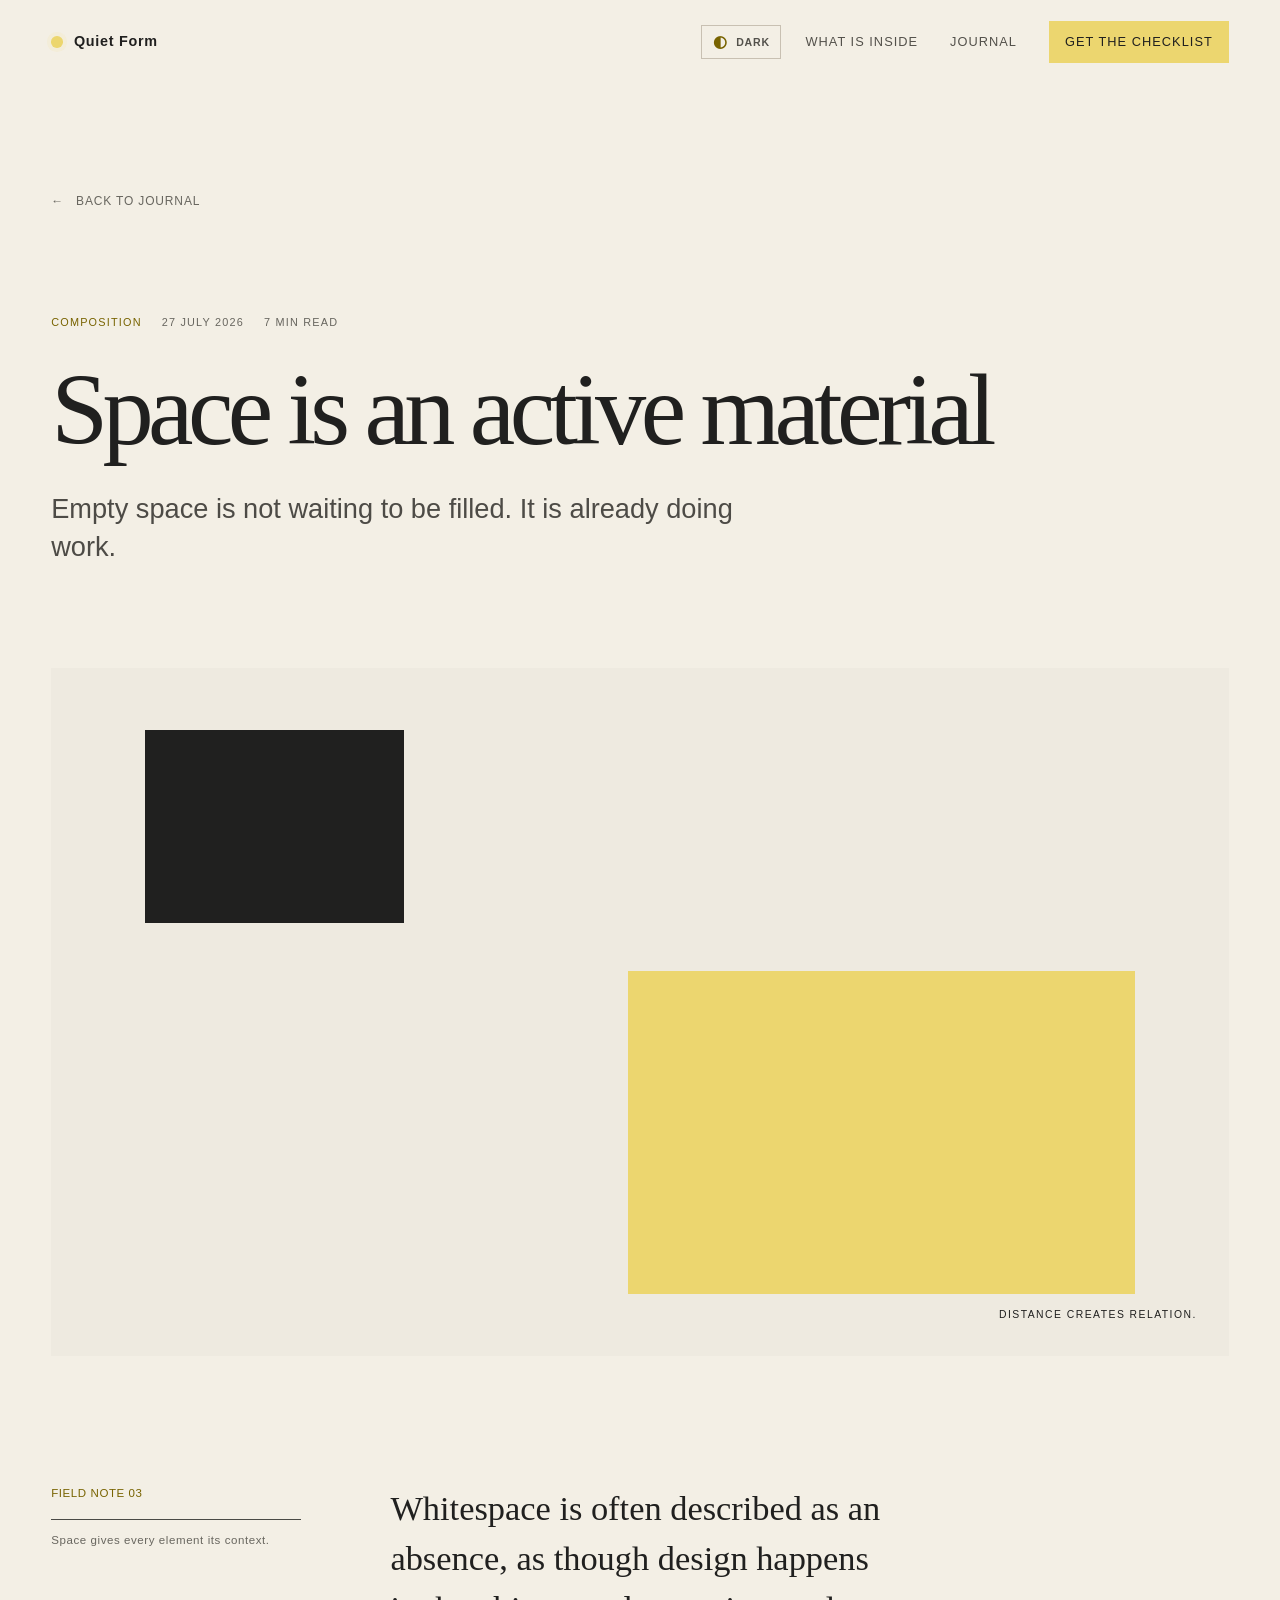
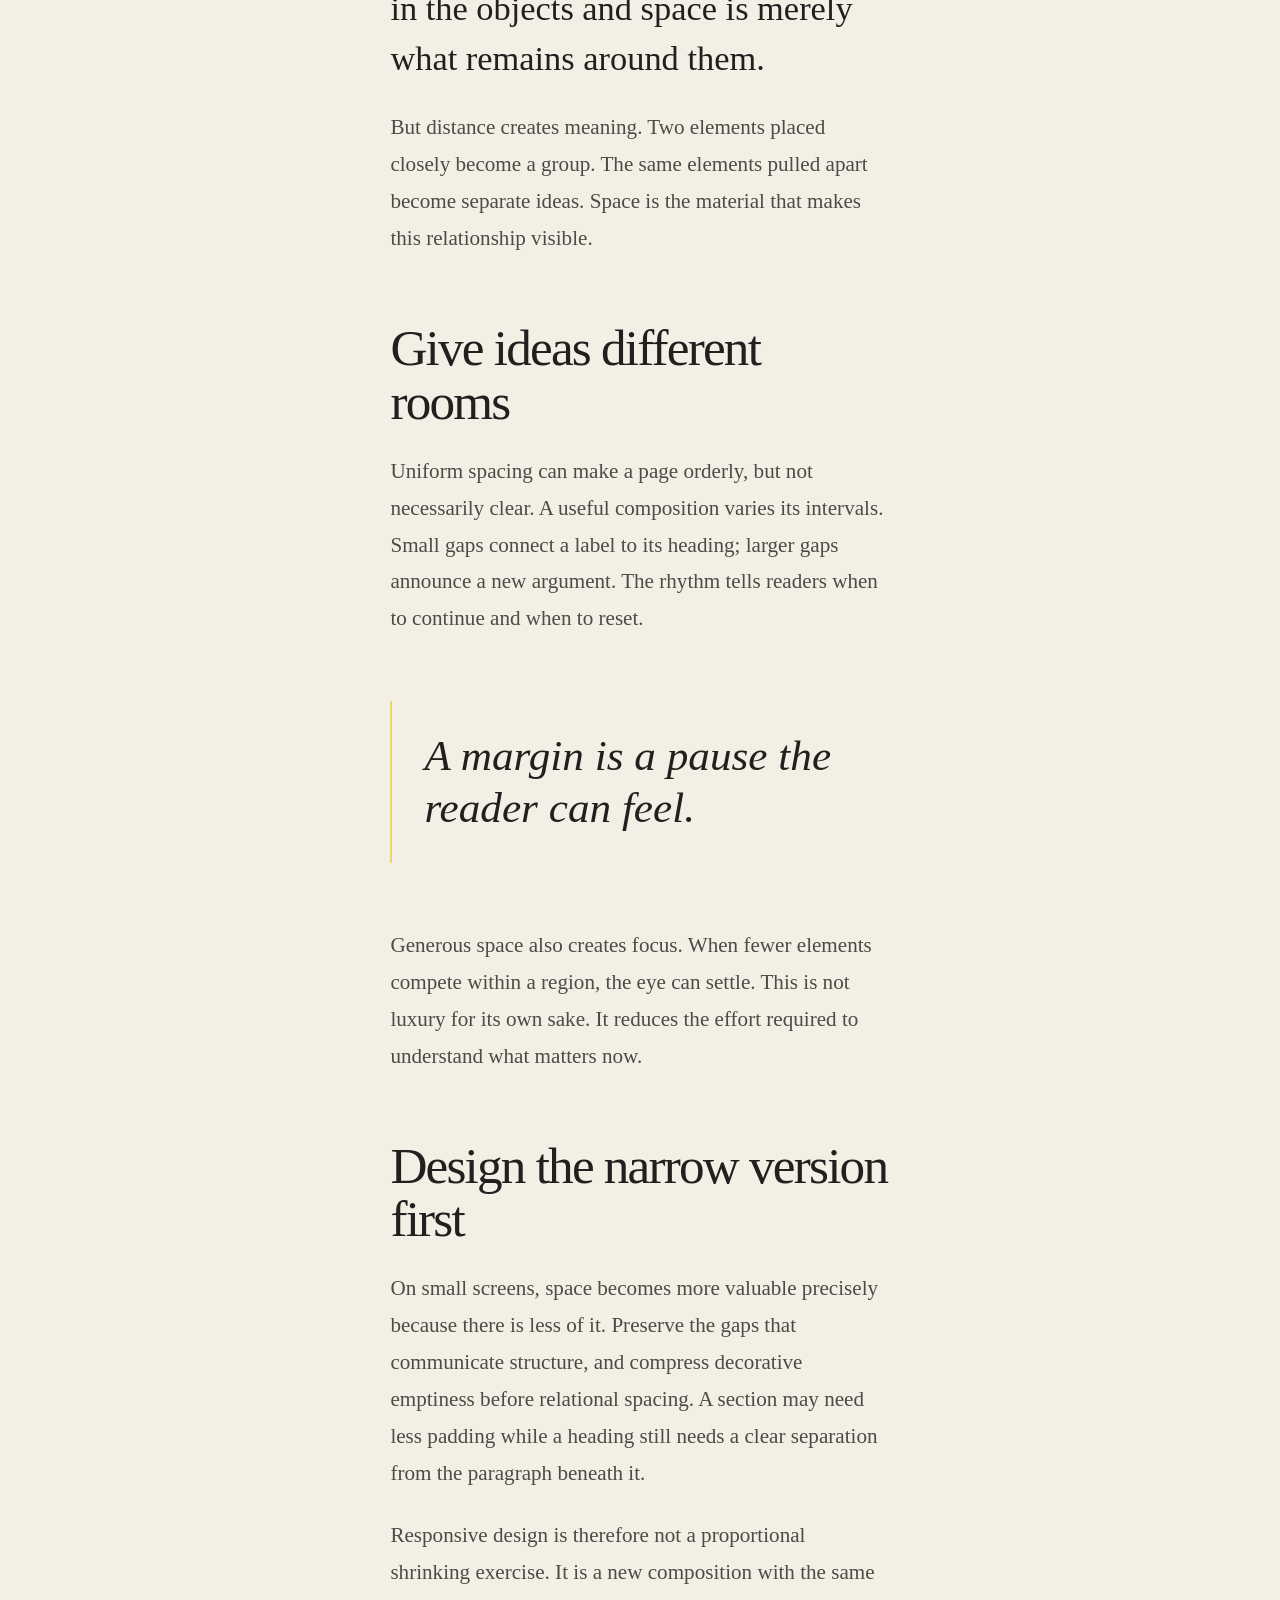
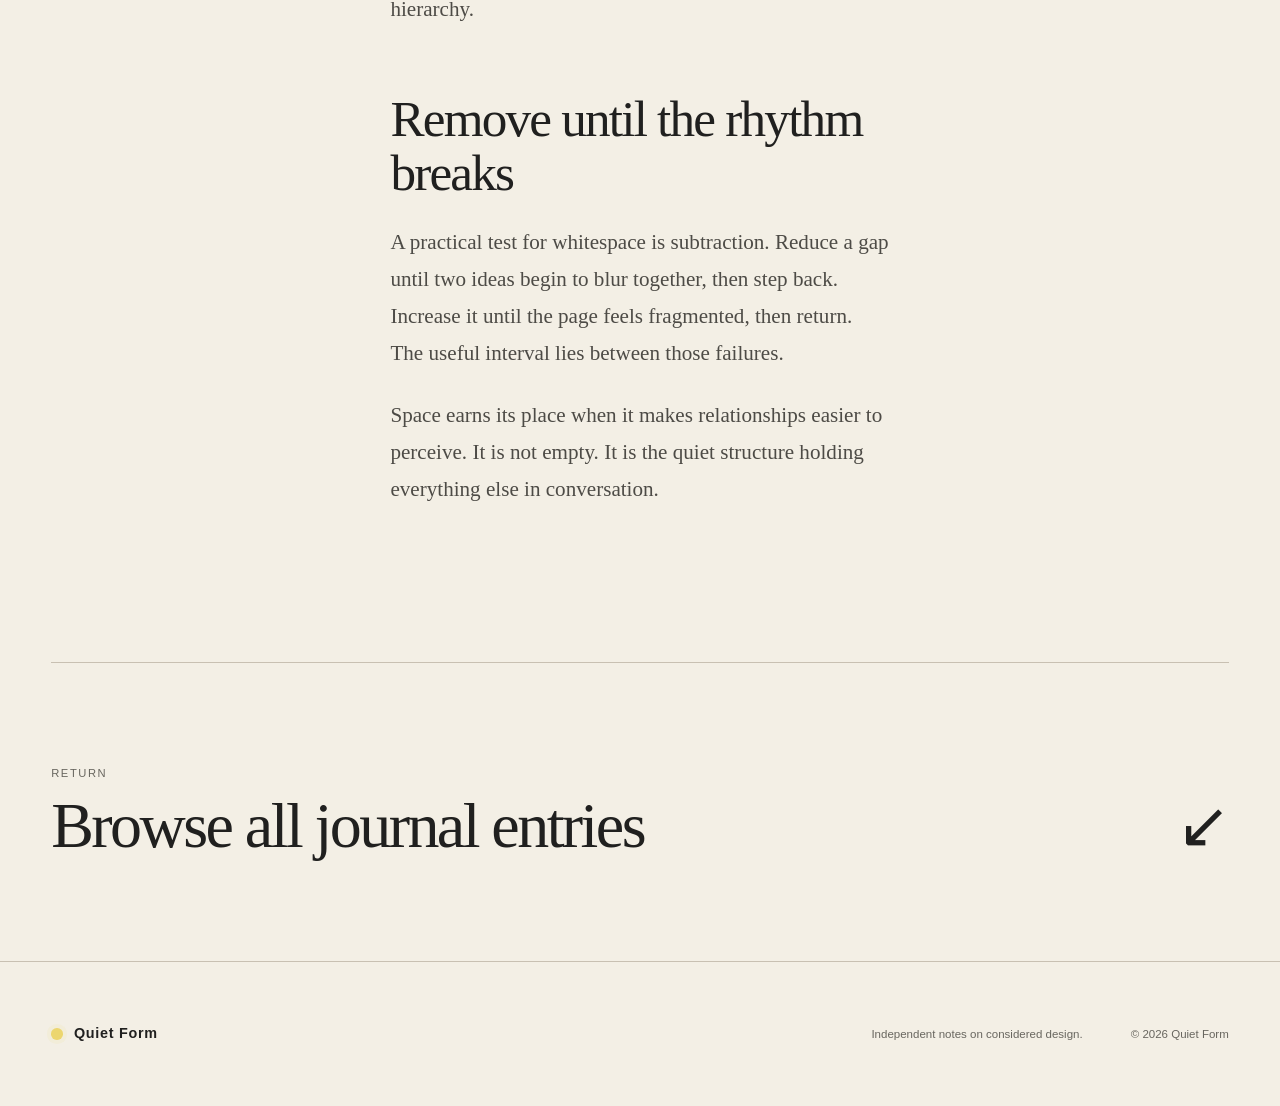
==== commit 97380654: "Update space-is-an-active-material.html" ====
--- a/blog/space-is-an-active-material.html
+++ b/blog/space-is-an-active-material.html
@@ -1,48 +1,35 @@
 <!doctype html>
 <html lang="en">
 <head>
+  <script>window.dataLayer = window.dataLayer || [];</script>
   <!-- Google Tag Manager -->
-<script>(function(w,d,s,l,i){w[l]=w[l]||[];w[l].push({'gtm.start':
-new Date().getTime(),event:'gtm.js'});var f=d.getElementsByTagName(s)[0],
-j=d.createElement(s),dl=l!='dataLayer'?'&l='+l:'';j.async=true;j.src=
-'https://www.googletagmanager.com/gtm.js?id='+i+dl;f.parentNode.insertBefore(j,f);
-})(window,document,'script','dataLayer','GTM-WV43J8H9');</script>
-<!-- End Google Tag Manager -->
-  <script src="../js/theme.js"></script>
-<link rel="stylesheet" href="../css/styles.css">
-  <link rel="icon" href="../assets/favicon.svg" type="image/svg+xml">
+  <script>(function(w,d,s,l,i){w[l]=w[l]||[];w[l].push({'gtm.start':
+  new Date().getTime(),event:'gtm.js'});var f=d.getElementsByTagName(s)[0],
+  j=d.createElement(s),dl=l!='dataLayer'?'&l='+l:'';j.async=true;j.src=
+  'https://www.googletagmanager.com/gtm.js?id='+i+dl;f.parentNode.insertBefore(j,f);
+  })(window,document,'script','dataLayer','GTM-WV43J8H9');</script>
+  <!-- End Google Tag Manager -->
   <meta charset="utf-8">
   <meta name="viewport" content="width=device-width, initial-scale=1">
   <meta name="description" content="A Quiet Form essay about using whitespace as an active part of composition and communication.">
+  <meta name="google-site-verification" content="L_esKChG2Yn7kfnhRyXH-_gfh5SkmyBFkcB3Ho6Qtmk">
   <meta name="theme-color" content="#20201f">
   <title>Space is an active material — Quiet Form</title>
+  <link rel="icon" href="../assets/favicon.svg" type="image/svg+xml">
+  <script src="../js/theme.js"></script>
   <link rel="stylesheet" href="../css/styles.css">
   <script src="../js/main.js" defer></script>
 </head>
-<body>
-  <!-- Google Tag Manager (noscript) -->
-<noscript><iframe src="https://www.googletagmanager.com/ns.html?id=GTM-WV43J8H9"
-height="0" width="0" style="display:none;visibility:hidden"></iframe></noscript>
-<!-- End Google Tag Manager (noscript) -->
+<body data-page-type="article">
   <a class="skip-link" href="#main-content">Skip to content</a>
   <header class="site-header" data-site-header>
-    <button
-  class="theme-toggle"
-  type="button"
-  data-theme-toggle
-  aria-label="Switch color theme">
-  <span
-    class="theme-toggle-icon"
-    data-theme-icon
-    aria-hidden="true">☼</span>
-  <span
-    class="theme-toggle-label"
-    data-theme-label>Light</span>
-</button>
     <div class="shell header-inner">
       <a class="wordmark" href="../index.html" aria-label="Quiet Form, home"><span class="wordmark-mark" aria-hidden="true"></span>Quiet Form</a>
-      <button class="menu-toggle" type="button" aria-expanded="false" aria-controls="site-navigation" data-menu-toggle><span class="menu-toggle-label">Menu</span><span class="menu-toggle-icon" aria-hidden="true"><span></span><span></span></span></button>
-      <nav class="site-nav" id="site-navigation" aria-label="Primary navigation" data-navigation><a href="../index.html#journal">Journal</a><a href="../index.html#about">About</a><a class="nav-accent" href="../index.html#reading-note">Reading note</a></nav>
+      <div class="header-actions">
+        <button class="theme-toggle" type="button" data-theme-toggle aria-label="Switch color theme"><span class="theme-toggle-icon" data-theme-icon aria-hidden="true">☼</span><span class="theme-toggle-label" data-theme-label>Light</span></button>
+        <button class="menu-toggle" type="button" aria-expanded="false" aria-controls="site-navigation" data-menu-toggle><span class="menu-toggle-label">Menu</span><span class="menu-toggle-icon" aria-hidden="true"><span></span><span></span></span></button>
+        <nav class="site-nav" id="site-navigation" aria-label="Primary navigation" data-navigation><a href="../index.html#features">What is inside</a><a href="../index.html#journal">Journal</a><a class="nav-accent" href="../index.html#download" data-track="cta_click" data-cta-location="article_navigation" data-cta-label="get_free_checklist">Get the checklist</a></nav>
+      </div>
     </div>
   </header>
   <main id="main-content">
